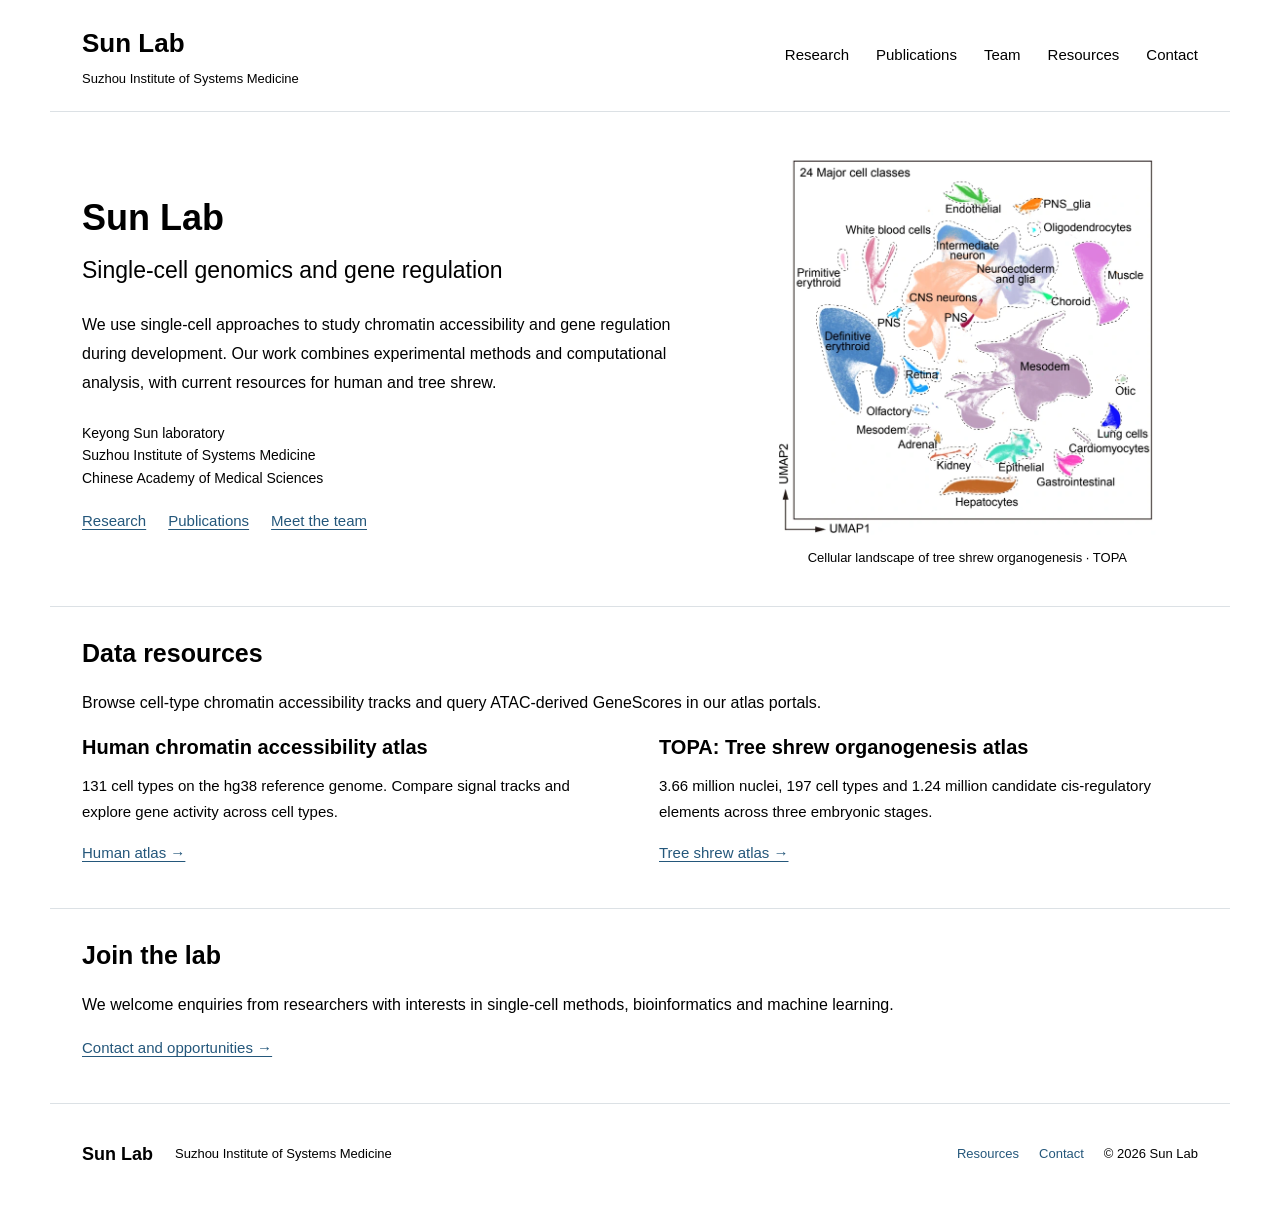
==== index.html @ c20abc36 "Remove remaining serif component overrides Ensure legacy component font shorthands cannot override t" ====
<!doctype html><html lang="en"><head><meta charset="utf-8"><meta name="viewport" content="width=device-width,initial-scale=1"><title>Sun Lab</title><meta name="description" content="Sun Lab at Suzhou Institute of Systems Medicine. Single-cell biology, team, publications and data resources."><link rel="icon" href="favicon.svg" type="image/svg+xml"><link rel="stylesheet" href="style.css?v=20261023-academic-v2"><link rel="stylesheet" href="academic.css?v=20261023-academic-v2"></head><body class="lab-site"><header><a class="brand" href="index.html">Sun Lab<small>Suzhou Institute of Systems Medicine</small></a><nav aria-label="Main navigation"><a href="research.html" >Research</a><a href="publications.html" >Publications</a><a href="team.html" >Team</a><a href="resources.html" >Resources</a><a href="contact.html" >Contact</a></nav></header><main><section class="lab-home"><div><h1>Sun Lab</h1><p class="home-subtitle">Single-cell genomics and gene regulation</p><p>We use single-cell approaches to study chromatin accessibility and gene regulation during development. Our work combines experimental methods and computational analysis, with current resources for human and tree shrew.</p><p class="home-affiliation">Keyong Sun laboratory<br>Suzhou Institute of Systems Medicine<br>Chinese Academy of Medical Sciences</p><div class="home-links"><a href="research.html">Research</a><a href="publications.html">Publications</a><a href="team.html">Meet the team</a></div></div><figure><a href="https://sunkeyong.github.io/sun-lab-website/tree-shrew-atlas.html#overview"><img src="topa-cell-landscape.webp" width="780" height="769" alt="Cellular landscape of the TOPA tree shrew organogenesis atlas"></a><figcaption>Cellular landscape of tree shrew organogenesis · TOPA</figcaption></figure></section><section class="home-section"><h2>Data resources</h2><p>Browse cell-type chromatin accessibility tracks and query ATAC-derived GeneScores in our atlas portals.</p><div class="home-resource-list"><article><h3>Human chromatin accessibility atlas</h3><p>131 cell types on the hg38 reference genome. Compare signal tracks and explore gene activity across cell types.</p><a href="https://sunkeyong.github.io/sun-lab-website/human-atlas.html#overview">Human atlas →</a></article><article><h3>TOPA: Tree shrew organogenesis atlas</h3><p>3.66 million nuclei, 197 cell types and 1.24 million candidate cis-regulatory elements across three embryonic stages.</p><a href="https://sunkeyong.github.io/sun-lab-website/tree-shrew-atlas.html#overview">Tree shrew atlas →</a></article></div></section><section class="home-section"><h2>Join the lab</h2><p>We welcome enquiries from researchers with interests in single-cell methods, bioinformatics and machine learning.</p><a class="text-link" href="contact.html">Contact and opportunities →</a></section></main><footer><a class="brand" href="index.html">Sun Lab</a><p class="">Suzhou Institute of Systems Medicine</p><div><a href="resources.html">Resources</a><a href="contact.html">Contact</a><span>© 2026 Sun Lab</span></div></footer><script src="app.js?v=20261023-academic-v2"></script></body></html>
---- style.css ----
:root{--bg:#fcfaf7;--ink:#000000;--muted:#000000;--line:#dfdfdf;--accent:#db765b;--pale:#eef1f7}*{box-sizing:border-box}html{scroll-behavior:smooth}body{margin:0;background:var(--bg);color:#000000;font-family:Arial,'PingFang SC',sans-serif}a{color:#000000;text-decoration:none}button,input{font:inherit}button{cursor:pointer}a:focus-visible,button:focus-visible,input:focus-visible{outline:2px solid var(--accent);outline-offset:5px}header{min-height:108px;padding:20px 6%;display:flex;align-items:center;gap:28px;border-bottom:1px solid var(--line)}.brand{font-size:27px;letter-spacing:-1px;font-weight:700;white-space:nowrap}.brand-dot{color:var(--accent)}.brand small{display:block;font-size:8px;letter-spacing:2.3px;font-weight:400;margin-top:7px}nav{margin-left:auto;display:flex;gap:28px;align-items:center}nav a{font-size:12px;position:relative;padding:9px 0}nav a[aria-current=page]:after{content:'';position:absolute;bottom:0;height:2px;left:0;right:0;background:var(--accent)}nav a:hover{color:var(--accent)}.hero{display:grid;grid-template-columns:1.05fr 1fr;padding:32px 6% 45px;gap:30px}.hero-copy{padding:65px 0 20px}.eyebrow{font-size:9px;font-weight:600;letter-spacing:2px;margin:0 0 28px}h1,h2,h3{font-family:Georgia,'Songti SC',serif;font-weight:400}h1{font-size:clamp(55px,6.2vw,94px);line-height:1.02;letter-spacing:-4px;margin:0 0 30px}h2{font-size:clamp(32px,3.5vw,50px);line-height:1.16;letter-spacing:-1.8px;margin:0 0 25px}h3{font-size:28px;line-height:1.3;margin:20px 0}p{line-height:1.8}.hero-intro{font-size:17px;color:#000000;max-width:390px;line-height:1.8;margin:0 0 32px}.hero-actions{display:flex;align-items:center;gap:24px}.button{display:inline-block;padding:17px 24px;background:var(--ink);color:#fff;font-size:12px}.button:hover{background:#445674}.text-link{font-size:12px;border-bottom:1px solid var(--accent);padding-bottom:7px;display:inline-block}.text-link:hover{color:var(--accent)}.affiliation{margin-top:45px;font-size:11px;color:#000000}.visual{min-height:535px;background:#edf0f6;position:relative;overflow:hidden}.visual:before{content:'';position:absolute;inset:0;background-image:linear-gradient(#364b6e06 1px,transparent 1px),linear-gradient(90deg,#364b6e06 1px,transparent 1px);background-size:34px 34px}canvas{position:absolute;width:100%;height:100%}.visual-top,.visual-bottom{position:absolute;left:25px;right:25px;font-size:8px;letter-spacing:1.7px;z-index:1}.visual-top{top:27px;display:flex;justify-content:space-between;gap:15px}.visual-bottom{bottom:25px;font-family:Georgia,serif;font-size:20px;letter-spacing:-.3px}.visual-bottom small{display:block;font-family:Arial,sans-serif;font-size:8px;letter-spacing:.3px;margin-top:12px;color:#000000}.intro-strip{margin:0 6%;padding:23px 0;border-top:1px solid var(--line);border-bottom:1px solid var(--line);display:flex;justify-content:space-between;font-size:9px;letter-spacing:2px;color:#000000}.section{padding:85px 6%}.section-head{display:flex;justify-content:space-between;align-items:end;gap:25px;margin-bottom:34px}.section-head h2{margin-bottom:0}.section-head .lead{margin-bottom:0}.explore-grid{display:grid;grid-template-columns:repeat(5,1fr);border-top:1px solid var(--line);border-bottom:1px solid var(--line)}.explore{padding:26px 20px;border-right:1px solid var(--line);position:relative;min-height:150px}.explore:first-child{padding-left:0}.explore:last-child{border:0}.explore small{font-size:10px;color:var(--accent)}.explore h3{font-size:24px;letter-spacing:-.6px}.explore>span{position:absolute;right:20px;bottom:22px}.explore:hover{background:var(--pale)}.resource-feature{display:grid;grid-template-columns:1fr 1fr;gap:12%;background:var(--pale)}.resource-feature p:not(.eyebrow){max-width:420px;color:#000000;font-size:14px;margin:0 0 30px}.species-list{align-self:center}.species-list a{display:flex;align-items:center;gap:25px;font-size:10px;color:#000000;padding:28px 0;border-bottom:1px solid #d6dce7}.species-list a:first-child{border-top:1px solid #d6dce7}.species-list strong{font-family:Georgia,serif;font-size:30px;font-weight:400;color:#000000}.species-list span{margin-left:auto;font-size:22px;color:var(--accent)}.page-head{padding:65px 6% 55px;border-bottom:1px solid var(--line);background:linear-gradient(115deg,#f6f4f0,#f1f3f8)}.page-head h1{font-size:72px;margin:0;letter-spacing:-2.5px}.page-head .eyebrow{color:#000000;margin-bottom:24px}.compact{padding-top:55px;min-height:450px}.lead{font-size:16px;line-height:1.85;color:#000000;max-width:740px}.placeholder-grid{display:grid;grid-template-columns:repeat(3,1fr);gap:22px;margin-top:42px}.empty{padding:30px;border:1px dashed #ccd2dd;background:#f5f6f8;min-height:180px}.empty-index{display:block;font-size:26px;font-family:Georgia,serif;color:#000000;margin-bottom:30px}.empty h3{font-size:23px;color:#000000;margin-bottom:0}.status{font-family:Arial,sans-serif;display:inline-block;font-size:9px;font-weight:400;letter-spacing:1.2px;border:1px solid #d6d0c9;background:#f5f0e9;color:#000000;border-radius:20px;padding:7px 11px;white-space:nowrap}.filters{display:flex;align-items:center;gap:8px;padding:18px 0;border-bottom:1px solid var(--line);margin-bottom:10px}.filters button{border:1px solid transparent;background:transparent;font-size:11px;padding:9px 16px;border-radius:20px;color:#000000}.filters button.active{background:var(--ink);color:white}.filters label{margin-left:auto}.filters input{border:0;background:transparent;border-bottom:1px solid var(--line);padding:10px;font-size:11px;width:210px;border-radius:0}.paper{display:grid;grid-template-columns:75px 1fr 30px;gap:20px;padding:28px 0;border-bottom:1px solid var(--line)}.paper .year{font-family:Georgia,serif;font-size:24px;color:var(--accent)}.paper h3{font-family:Arial,sans-serif;font-size:17px;line-height:1.5;margin:6px 0 10px;max-width:850px}.paper small{color:#000000;font-size:10px;letter-spacing:.4px}.paper p{font-size:11px;color:#000000;line-height:1.7;margin:0}.paper .arrow{padding-top:25px;font-size:22px}.paper:hover h3{color:#000000}.source-note{font-size:10px;color:#000000;margin-top:25px}.pi{display:flex;gap:50px;align-items:start;max-width:900px}.pi img{width:220px;height:290px;object-fit:cover;object-position:top;filter:saturate(.8)}.pi p{font-size:14px;color:#000000}.pi .text-link{margin-top:15px}.members{border-top:1px solid var(--line);margin-top:65px;padding-top:45px}.members .empty{max-width:700px;min-height:130px}.resource-grid{display:grid;grid-template-columns:repeat(3,1fr);gap:22px;margin-top:30px}.resource-card{border:1px solid var(--line);background:#fff;display:flex;flex-direction:column;overflow:hidden}.resource-image{height:175px;background:#edf0f6;position:relative;display:flex;align-items:center;justify-content:center;overflow:hidden}.resource-image .orb{width:90px;height:90px;border:1px solid #8296b6;border-radius:50%;position:relative;background:radial-gradient(circle at 38% 32%,#c0cee3,#e8edf6);box-shadow:22px 10px 0 -6px #b1c1da70,-22px -8px 0 -7px #d5ddea}.resource-image .orb:before{content:'';position:absolute;inset:20px;border:1px dashed #788daf;border-radius:50%}.resource-image.tree-shrew{background:#f3eee9}.tree-shrew .orb{background:radial-gradient(circle at 35% 35%,#e9bea9,#f4e8df);border-color:#c39783;transform:rotate(35deg);border-radius:50% 50% 40% 50%;box-shadow:22px 10px 0 -6px #e2c4b370,-22px -8px 0 -7px #e9d8ca}.resource-image.cross-species{background:#eeedf5}.cross-species .orb{width:65px;height:65px;background:#b7b2d4;box-shadow:65px 15px 0 -5px #d5b7b1,-57px 20px 0 -8px #b1c4df}.resource-body{padding:27px;display:flex;flex-direction:column;flex:1}.resource-body h3{font-size:30px;margin:20px 0 5px}.species{font-size:11px;color:#000000;margin:6px 0}.resource-body p:not(.species){font-size:13px;color:#000000;line-height:1.9}.resource-body .text-link{margin-top:auto;align-self:start;padding-top:17px}.resource-note{border-left:2px solid var(--accent);padding:2px 20px;margin-top:35px;color:#000000;font-size:12px}.external-reference{border-top:1px solid var(--line);margin-top:55px;padding-top:32px}.external-reference .eyebrow{margin-bottom:15px}.external-reference p:last-child{font-size:11px;color:#000000}.project-summary{padding:45px 0}.project-summary h2{margin:22px 0 15px}.portal-grid{display:grid;grid-template-columns:repeat(3,1fr);gap:24px}.portal-grid article{border:1px solid var(--line);padding:28px;background:#fff}.portal-grid small{font-size:9px;color:#000000;letter-spacing:1px}.portal-grid p{font-size:13px;color:#000000}.unavailable{display:inline-block;color:#000000;background:#f1f2f5;font-size:11px;padding:10px 15px;margin-top:12px}.related{border-top:1px solid var(--line);margin-top:45px;padding-top:20px}.related p{font-size:13px;color:#000000}.contact-grid{display:grid;grid-template-columns:1.3fr 1fr;gap:10%;min-height:400px}.contact-email{display:block;font-size:clamp(16px,1.65vw,24px);color:#000000;margin:30px 0 15px;overflow-wrap:anywhere}.secondary-email{font-size:13px;color:#000000}.contact-meta{padding:30px;border-left:1px solid var(--line)}.contact-meta h3{font-size:25px;line-height:1.55}.opportunities{background:var(--pale)}.opportunities p:not(.eyebrow){color:#000000;font-size:14px}.opportunities .button{margin-top:20px}footer{padding:40px 6%;display:flex;align-items:center;gap:30px;border-top:1px solid var(--line)}footer .brand{font-size:18px}footer p{font-size:10px;color:#000000}footer>div{display:flex;gap:20px;margin-left:auto;align-items:center;font-size:10px}footer span{color:#000000}.sr{position:absolute;width:1px;height:1px;overflow:hidden;clip:rect(0,0,0,0)}@media(min-width:1600px){header,main,footer{max-width:1600px;margin:auto}}@media(max-width:950px){header{padding:22px 5%;gap:18px}nav{gap:17px}.hero{padding-left:5%;padding-right:5%;gap:20px}.hero h1{font-size:65px}.hero-copy{padding-top:45px}.visual{min-height:490px}.hero-actions{gap:15px;flex-wrap:wrap}.explore h3{font-size:20px}.resource-grid{gap:14px}.resource-body{padding:22px}.resource-body h3{font-size:27px}}@media(max-width:700px){header{flex-wrap:wrap;justify-content:space-between;padding:20px 6%;gap:20px}.brand{font-size:25px}nav{order:3;width:100%;margin:0;justify-content:space-between;gap:8px}nav a{font-size:11px}.hero{grid-template-columns:1fr;padding:15px 6% 35px}.hero-copy{padding:32px 0 8px}.hero h1{font-size:69px}.hero-intro{font-size:16px}.affiliation{margin-top:32px}.visual{min-height:390px}.intro-strip{gap:15px;font-size:7px;letter-spacing:1px;flex-wrap:wrap}.section{padding:55px 6%}.section-head{align-items:start;flex-direction:column;gap:8px}.explore-grid{grid-template-columns:1fr 1fr}.explore{border-bottom:1px solid var(--line);min-height:135px;padding:22px!important}.explore h3{font-size:24px}.resource-feature{grid-template-columns:1fr;gap:30px}.species-list strong{font-size:29px}.page-head{padding:45px 6% 40px}.placeholder-grid,.resource-grid,.portal-grid{grid-template-columns:1fr}.empty{min-height:140px}.empty-index{margin-bottom:20px}.filters{flex-wrap:wrap}.filters button{font-size:10px;padding:9px 12px}.filters label{width:100%;margin:8px 0 0}.filters input{width:100%}.paper{grid-template-columns:45px 1fr 15px;gap:12px}.paper .year{font-size:19px}.paper h3{font-size:15px}.pi{gap:25px;flex-direction:column}.pi img{width:170px;height:225px}.pi h2{font-size:39px}.resource-image{height:185px}.resource-body h3{font-size:30px}.contact-grid{grid-template-columns:1fr;gap:30px}.contact-meta{padding:25px 0;border:0;border-top:1px solid var(--line)}footer{flex-wrap:wrap;gap:20px}footer p{order:3;width:100%;margin:0}footer>div{gap:12px;font-size:9px}}@media(prefers-reduced-motion:reduce){html{scroll-behavior:auto}}

.people-content .pi{max-width:1000px;gap:48px;align-items:center}
.people-content .pi-portrait{width:206px;min-width:206px;padding:10px;background:#fff;border:1px solid var(--line);line-height:0}
.people-content .pi img{display:block;width:186px;height:238px;object-fit:contain;filter:none}
.people-content .pi h2{margin-bottom:10px}
.people-content .pi .lead{font-size:17px;margin:0 0 20px;color:#000000}
.pi-links{display:flex;gap:26px;flex-wrap:wrap}
.members-grid{display:grid;grid-template-columns:repeat(4,minmax(0,1fr));gap:30px;margin-top:36px}
.member-card{min-width:0;border-top:2px solid var(--line);padding-top:24px}
.member-portrait{height:208px;display:flex;align-items:center;justify-content:center;background:#fff;border:1px solid var(--line)}
.member-portrait img{display:block;width:156px;height:208px;max-width:100%;object-fit:contain}
.member-info{padding-top:20px}
.member-role{font-size:10px;text-transform:uppercase;letter-spacing:1.1px;color:#000000;line-height:1.6;margin:0 0 8px}
.member-info h3{font-size:29px;letter-spacing:-.5px;margin:0 0 12px}
.member-education{font-size:12px;line-height:1.8;color:#000000;margin:0;max-width:250px}
@media(max-width:1000px){.members-grid{grid-template-columns:repeat(2,minmax(0,1fr));gap:36px 28px}}
@media(max-width:700px){.page-head h1{font-size:52px}.people-content .pi{align-items:flex-start;gap:26px}.people-content .pi h2{font-size:39px}.people-content .pi .lead{font-size:15px}}
@media(max-width:480px){.members-grid{grid-template-columns:1fr;gap:36px}.member-card{display:grid;grid-template-columns:120px minmax(0,1fr);gap:22px}.member-portrait{height:164px}.member-portrait img{width:118px;height:162px}.member-info{padding:8px 0 0}.member-info h3{font-size:26px}.member-role{font-size:9px;letter-spacing:.7px}.member-education{font-size:11px}}

input::placeholder{color:#000000;opacity:1}

/* Atlas resource entry modules */
.page-head:has(+ .resources-content){padding-top:40px;padding-bottom:24px;background:none;border-bottom:0}
.resources-content{padding-top:0;padding-bottom:70px}
.resource-intro{font-size:17px;line-height:1.7;max-width:710px;margin:0 0 32px;color:#000}
.atlas-resource-grid{display:grid;grid-template-columns:repeat(2,minmax(0,1fr));gap:28px}
.atlas-resource{min-width:0;border:1px solid #dedee2;background:#fff;padding:30px;display:flex;flex-direction:column;border-top:3px solid #2c425e}
.atlas-resource.tree-shrew{border-top-color:#ce7a59}
.resource-title-row{display:flex;align-items:center;justify-content:space-between;min-height:58px;gap:20px}
.resource-title-row .eyebrow{font-size:12px;letter-spacing:2px;margin:0}
.species-icon{width:78px;height:70px;object-fit:contain}
.atlas-resource h2{font-size:33px;line-height:1.15;letter-spacing:-.6px;margin:17px 0 26px;max-width:440px;min-height:115px}
.resource-stats{display:flex;gap:24px;padding:20px 0;border-top:1px solid #e6e5e2;border-bottom:1px solid #e6e5e2}
.resource-stats>div{flex:1;min-width:0}
.resource-stats strong{display:block;font-size:30px;font-family:Georgia,serif;font-weight:400;line-height:1.2}
.resource-stats span{display:block;font-size:11px;margin-top:7px;color:#000}
.resource-description{font-size:14px;line-height:1.8;min-height:80px;margin:20px 0;color:#000}
.resource-preview{height:246px;margin:0;background:#fbfcfe;display:flex;align-items:center;gap:14px;padding:12px 18px;border:1px solid #ededf0}
.resource-preview img{height:100%;width:65%;object-fit:contain;min-width:0}
.resource-preview figcaption{font-size:12px;line-height:1.8;max-width:110px;color:#000}
.resource-capabilities{height:246px;background:#f4f6fa;padding:30px;display:flex;flex-direction:column;justify-content:center;gap:20px}
.resource-capabilities .eyebrow{font-size:9px;margin:0}
.resource-capabilities>div{font-size:15px;line-height:1.5}
.resource-capabilities span{font-size:10px;margin-right:14px;color:#000}
.resource-details{font-size:11px;line-height:1.7;margin:20px 0 24px;color:#000}
.resource-actions{display:flex;align-items:center;gap:20px;flex-wrap:wrap;margin-top:auto}
.resource-actions .button{padding:14px 20px;font-size:12px;background:#263c5b;color:#fff}
.publication-pending{font-size:11px;border:1px solid #dddde1;padding:12px;color:#000}
@media(max-width:850px){.atlas-resource{padding:23px}.atlas-resource h2{font-size:29px;min-height:135px}.resource-stats{gap:12px}.resource-stats strong{font-size:26px}.resource-description{min-height:104px}.resource-preview{padding:10px;gap:8px}.resource-preview figcaption{font-size:10px}.resource-capabilities{padding:22px}.resource-capabilities>div{font-size:13px}}
@media(max-width:650px){.atlas-resource-grid{grid-template-columns:1fr;gap:26px}.atlas-resource h2{min-height:0;font-size:32px}.resource-description{min-height:0}.resource-intro{font-size:15px}.resource-preview,.resource-capabilities{height:245px}.resource-stats strong{font-size:29px}.resource-actions{gap:12px}.resource-preview figcaption{font-size:12px}.page-head:has(+ .resources-content){padding-top:30px}}
---- academic.css ----
/* Shared academic typography for the laboratory and atlas interfaces. */
:root{--bg:#fff;--white:#fff;--ink:#000;--muted:#000;--line:#dce1e5;--accent:#24577b;--blue:#356c92;--pale:#f5f7f9;--academic-font:Arial,Helvetica,sans-serif}
body{background:#fff;color:#000;font-family:var(--academic-font);font-size:16px;line-height:1.65}
h1,h2,h3,h4,.brand,.project-metrics strong,.topa-stats strong,.resource-stats strong,.gs-result-heading h3,.gs-summary-card>strong{font-family:var(--academic-font);font-weight:600;letter-spacing:0}
h1{font-size:34px;line-height:1.25;letter-spacing:0}h2{font-size:26px;line-height:1.35;letter-spacing:0}h3{font-size:21px;line-height:1.4;letter-spacing:0}h4{font-size:18px;line-height:1.4}
p{line-height:1.75;color:#000}a{color:#24577b}a:hover{color:#143e5d;text-decoration:underline}button,input,select{font-family:var(--academic-font)}button,a,input,select{touch-action:manipulation}a:focus-visible,button:focus-visible,input:focus-visible,select:focus-visible{outline:2px solid #24577b;outline-offset:3px}input::placeholder{color:#000;opacity:1}
.eyebrow{font-size:13px;font-weight:600;line-height:1.5;letter-spacing:0;margin:0 0 12px;color:#000}
.button,.primary,.gs-primary{font-size:15px;font-weight:400;padding:10px 18px;border-radius:3px;background:#24577b;color:#fff;border:1px solid #24577b;line-height:1.5;height:auto;min-height:42px}.button:hover,.primary:hover,.gs-primary:hover{background:#143e5d;color:#fff;text-decoration:none}.text-link{font-size:15px;line-height:1.5;border-bottom:0;padding-bottom:0;text-decoration:underline;text-underline-offset:3px}
/* Laboratory pages */
.lab-site header,.lab-site main,.lab-site footer{max-width:1180px;margin:auto}.lab-site header{min-height:94px;padding:22px 32px;gap:28px;background:#fff;border-bottom:1px solid #dce1e5}.lab-site .brand{font-size:26px;font-weight:600;letter-spacing:0;color:#000}.lab-site .brand small{font-size:13px;letter-spacing:0;margin-top:3px;color:#000;font-weight:400}.lab-site .brand-dot{color:#000}.lab-site nav{gap:27px}.lab-site nav a{font-size:15px;color:#000;padding:8px 0}.lab-site nav a[aria-current=page]{color:#24577b}.lab-site nav a[aria-current=page]:after{background:#24577b;height:2px}
.lab-site .page-head{background:none;border:0;padding:38px 32px 20px}.lab-site .page-head h1{font-size:32px;letter-spacing:0;margin:0}.lab-site .page-head .eyebrow{display:none}.lab-site .section{padding:26px 32px 48px}.lab-site .compact{padding-top:10px}.lab-site .section-head{gap:20px;margin-bottom:24px}.lab-site .section-head h2{font-size:25px;margin:0}.lab-site .lead{font-size:16px;line-height:1.75;max-width:850px}.lab-site h2{font-size:25px;margin:0 0 18px}.lab-site h3{font-size:21px}.lab-site .status{font-size:13px;letter-spacing:0;border-radius:0;background:none;padding:0;border:0;color:#000}.lab-site footer{padding:26px 32px;border-top:1px solid #dce1e5;gap:22px;line-height:1.6}.lab-site footer .brand{font-size:18px}.lab-site footer p,.lab-site footer>div{font-size:13px;color:#000}.lab-site footer span{color:#000}
.lab-home{padding:48px 32px 38px;display:grid;grid-template-columns:1.3fr 1fr;gap:55px;align-items:center}.lab-home h1{font-size:36px;margin:0 0 14px}.lab-home .home-subtitle{font-size:23px;font-weight:400;line-height:1.45;margin:0 0 24px;max-width:600px}.lab-home p{font-size:16px;line-height:1.8;margin:0 0 20px}.lab-home .home-affiliation{font-size:14px;line-height:1.6;margin-top:24px}.home-links{display:flex;gap:22px;flex-wrap:wrap;font-size:15px}.home-links a{text-decoration:underline;text-underline-offset:3px}.lab-home figure{margin:0;max-width:380px;justify-self:center}.lab-home figure img{display:block;width:100%;height:auto}.lab-home figcaption{font-size:13px;margin-top:12px;text-align:center;color:#000}.home-section{padding:30px 32px 42px;border-top:1px solid #dce1e5}.home-section>h2{font-size:25px;margin:0 0 18px}.home-section>p{font-size:16px;max-width:850px}.home-resource-list{display:grid;grid-template-columns:1fr 1fr;gap:38px}.home-resource-list article{padding:0}.home-resource-list h3{font-size:20px;margin:0 0 12px}.home-resource-list p{font-size:15px;line-height:1.75;margin:0 0 14px}.home-resource-list a{font-size:15px;text-decoration:underline;text-underline-offset:3px}
/* Straightforward team profiles */
.lab-site .people-content .pi{gap:34px;align-items:flex-start;max-width:none;border:0;margin:0 0 38px;padding-bottom:30px;border-bottom:1px solid #dce1e5}.lab-site .pi-portrait{border:0;padding:0;background:none;width:170px;min-width:170px}.lab-site .people-content .pi img{width:170px;height:220px;object-fit:contain}.lab-site .pi h2{font-size:25px;margin:0 0 8px}.lab-site .pi .lead{font-size:16px;margin:0 0 16px}.lab-site .pi p{font-size:15px;line-height:1.75}.lab-site .pi-links{gap:22px}.lab-site .members{margin-top:0}.lab-site .members>.eyebrow{display:none}.lab-site .members-grid{grid-template-columns:repeat(4,minmax(0,1fr));gap:30px;margin-top:24px}.lab-site .member-card{border:0;padding:0}.lab-site .member-portrait{height:190px;border:0;background:none;justify-content:flex-start}.lab-site .member-portrait img{width:145px;height:190px;object-fit:contain}.lab-site .member-info{padding-top:15px}.lab-site .member-info h3{font-size:21px;margin:0 0 8px}.lab-site .member-role{font-size:14px;letter-spacing:0;text-transform:none;line-height:1.5;margin:0 0 7px}.lab-site .member-education{font-size:14px;line-height:1.7;color:#000;max-width:235px}
/* Atlas resource entries */
.lab-site .page-head:has(+ .resources-content){padding:38px 32px 20px}.lab-site .resources-content{padding-top:0}.lab-site .resource-intro{font-size:16px;line-height:1.75;margin-bottom:28px}.lab-site .atlas-resource-grid{gap:30px}.lab-site .atlas-resource{border:1px solid #dce1e5;border-top:1px solid #dce1e5;padding:25px;background:#fff}.lab-site .resource-title-row{min-height:45px}.lab-site .resource-title-row .eyebrow{font-size:14px;letter-spacing:0}.lab-site .species-icon{width:65px;height:52px}.lab-site .atlas-resource h2{font-size:24px;line-height:1.35;letter-spacing:0;min-height:98px;margin:12px 0 20px}.lab-site .resource-stats{padding:17px 0;gap:16px}.lab-site .resource-stats strong{font-size:25px;font-weight:600}.lab-site .resource-stats span{font-size:13px;line-height:1.4;margin-top:6px}.lab-site .resource-description{font-size:15px;line-height:1.75;min-height:106px;margin:18px 0}.lab-site .resource-preview{height:235px;border:0;background:#fff;padding:0}.lab-site .resource-preview figcaption{font-size:13px;line-height:1.6}.lab-site .resource-capabilities{height:235px;padding:22px;background:#f5f7f9;gap:18px}.lab-site .resource-capabilities .eyebrow{font-size:13px}.lab-site .resource-capabilities>div{font-size:15px}.lab-site .resource-capabilities span{display:none}.lab-site .resource-details{font-size:13px;line-height:1.65;margin:18px 0}.lab-site .resource-actions{gap:17px}.lab-site .resource-actions .button{font-size:15px;padding:9px 15px;background:#24577b}.lab-site .publication-pending{font-size:13px;border:0;padding:0;line-height:1.6}
/* Other lab content */
.lab-site .filters{gap:12px}.lab-site .filters button,.lab-site .filters input{font-size:14px}.lab-site .paper{padding:24px 0;grid-template-columns:64px 1fr 20px}.lab-site .paper .year{font:400 19px var(--academic-font)}.lab-site .paper small{font-size:14px;letter-spacing:0}.lab-site .paper h3{font-size:19px;line-height:1.5;margin:7px 0}.lab-site .paper p{font-size:14px;line-height:1.7}.lab-site .source-note{font-size:14px}.lab-site .placeholder-grid{display:block}.lab-site .empty{min-height:0;padding:18px 0;border:0;border-bottom:1px solid #dce1e5;background:none}.lab-site .empty-index{display:none}.lab-site .empty h3{font-size:20px;margin:10px 0}.lab-site .project-summary h2{font-size:27px}.lab-site .project-summary .species{font-size:15px}.lab-site .portal-grid{gap:25px}.lab-site .portal-grid article{background:none;padding:20px 0;border-top:1px solid #dce1e5}.lab-site .portal-grid small{font-size:13px;letter-spacing:0}.lab-site .portal-grid h3{font-size:20px}.lab-site .portal-grid p,.lab-site .related p{font-size:15px}.lab-site .contact-grid{gap:55px}.lab-site .contact-email{font-size:18px;letter-spacing:0;overflow-wrap:anywhere}.lab-site .secondary-email{font-size:16px}.lab-site .contact-meta h3{font-size:20px}.lab-site .opportunities h2{font-size:25px}.lab-site .opportunities{background:none;border-top:1px solid #dce1e5}
/* Data portals: retain the workspace layout, with readable labels and controls. */
.atlas-site header{height:auto;min-height:82px;padding:18px 3.5%;gap:28px;background:#fff;border-bottom:1px solid #dce1e5}.atlas-site .brand{font-size:24px;letter-spacing:0;color:#000}.atlas-site .brand>span{color:#000}.atlas-site .brand small{display:none}.atlas-site nav{gap:25px;margin-left:0;align-self:center}.atlas-site nav a{font-size:15px;padding:8px 0;color:#000}.atlas-site nav a.active:after{background:#24577b}.atlas-site .species-tag{font-size:13px;color:#000}.atlas-site .species-tag b{font-size:13px;border-radius:2px}.atlas-site .project-heading{padding:30px 0 25px;gap:25px}.atlas-site .project-heading .eyebrow{display:none}.atlas-site h1{font-size:32px;letter-spacing:0;margin:0 0 10px}.atlas-site h1 span{color:#000}.atlas-site .subtitle{font-size:15px;line-height:1.7}.atlas-site .project-metrics{gap:24px}.atlas-site .project-metrics strong{font-size:23px}.atlas-site .project-metrics span{font-size:13px;margin-top:5px}.atlas-site .project-metrics small{font-size:14px}.atlas-site .workspace{border-radius:3px;box-shadow:none;grid-template-columns:290px minmax(0,1fr)}.atlas-site .sidebar{background:#fafbfc;padding:22px 18px}.atlas-site .sidebar-title h2{font-size:18px}.atlas-site .sidebar-title>span{font-size:13px}.atlas-site .search-field input{font-size:14px}.atlas-site .selection-actions{gap:18px}.atlas-site .selection-actions button{font-size:13px}.atlas-site .track-group{font-size:13px;letter-spacing:0;margin-top:17px}.atlas-site .track-info strong{font-size:14px;font-weight:500;line-height:1.55}.atlas-site .track-info small{font-size:13px}.atlas-site .track-item{padding:12px 10px;border-radius:3px;background:#edf3f8;border-color:#bfd1df}.atlas-site .track-item.off{background:#fff;border-color:#dce1e5}.atlas-site .track-item input{width:16px;height:16px;accent-color:#24577b}.atlas-site .catalog-note p,.atlas-site .sidebar-bottom p{font-size:13px;line-height:1.7}.atlas-site .import-button{font-size:14px}.atlas-site .browser-heading h2{font-size:23px;letter-spacing:0}.atlas-site .browser-heading .eyebrow{font-size:13px;letter-spacing:0}.atlas-site .status{font-size:13px;border-radius:3px}.atlas-site .locus-form input{font-size:14px}.atlas-site .locus-form button{font-size:15px}.atlas-site .suggestions button{font-size:14px}.atlas-site .suggestions small{font-size:13px}.atlas-site .example-genes{margin-bottom:20px;gap:9px}.atlas-site .example-genes span,.atlas-site .example-genes button{font-size:13px}.atlas-site .browser-tools{gap:12px}.atlas-site .browser-tools button,.atlas-site .browser-tools select,.atlas-site .browser-tools label,.atlas-site .svg-download{font-size:13px}.atlas-site .browser-foot,.atlas-site .context-strip p,.atlas-site .comparison-note{font-size:13px;line-height:1.7}.atlas-site .context-strip small{font-size:13px;letter-spacing:0}.atlas-site .comparison-note{background:#f5f7f9;border-left:2px solid #356c92}.atlas-site .context-strip{gap:25px}.atlas-site .content-panel{border:0;border-radius:0;padding:25px 0 35px;margin-bottom:30px;background:#fff}.atlas-site .content-panel>h2{font-size:26px;letter-spacing:0;margin:12px 0 20px}.atlas-site .content-panel>p{font-size:16px;line-height:1.75}.atlas-site .overview-grid{gap:25px;margin:28px 0}.atlas-site .overview-grid article{padding:0;background:none;border-top:1px solid #dce1e5;padding-top:18px}.atlas-site .overview-grid small{font-size:13px;letter-spacing:0}.atlas-site .overview-grid h3{font-size:21px}.atlas-site .overview-grid p{font-size:15px;line-height:1.75}.atlas-site .atlas-overview-figure figcaption{font-size:14px}.atlas-site .data-table>div{font-size:15px;line-height:1.75;grid-template-columns:190px 1fr}.atlas-site .download-row a{font-size:14px}.atlas-site .content-panel .data-note{font-size:14px}.atlas-site .full-track-downloads h3{font-size:23px;font-family:var(--academic-font)}.atlas-site .full-track-downloads>p{font-size:15px}.atlas-site .track-download-scroll{border-radius:2px}.atlas-site .track-download-scroll table{font-size:14px;min-width:720px}.atlas-site footer{font-size:13px;gap:22px}.atlas-site footer>a{font-size:17px}
/* TOPA study figures and text */
.atlas-site .topa-intro{gap:32px}.atlas-site .topa-intro h2{font:600 27px/1.4 var(--academic-font);letter-spacing:0;margin-bottom:18px}.atlas-site .topa-intro h2 br{display:none}.atlas-site .topa-intro p:not(.eyebrow){font-size:16px;line-height:1.75}.atlas-site .topa-intro>img{width:90px;height:80px}.atlas-site .topa-stats{margin-top:28px;padding:20px 0;gap:25px}.atlas-site .topa-stats strong{font:600 27px/1.3 var(--academic-font)}.atlas-site .topa-stats span{font-size:14px;margin-top:6px}.atlas-site .topa-study{padding:24px 0;gap:25px}.atlas-site .topa-study small{font-size:13px;letter-spacing:0;margin-bottom:8px}.atlas-site .topa-study strong{font-size:15px;line-height:1.7}.atlas-site .topa-landscapes{gap:35px}.atlas-site .topa-landscapes figure{padding:0;border:0;min-width:0}.atlas-site .topa-figure-heading small{font-size:13px;letter-spacing:0}.atlas-site .topa-figure-heading h3{font:600 21px/1.4 var(--academic-font);margin:10px 0 20px;min-height:60px}.atlas-site .topa-landscapes figcaption{font-size:14px;line-height:1.75;margin-top:16px}.atlas-site .topa-research{margin-top:34px;border-top:1px solid #dce1e5;padding-top:24px}.atlas-site .topa-research>h3,.atlas-site .topa-next h3{font:600 24px/1.4 var(--academic-font);margin:0 0 18px}.atlas-site .topa-research .overview-grid{gap:28px}.atlas-site .topa-research h4{font:600 20px/1.4 var(--academic-font);margin:12px 0}.atlas-site .topa-research-note,.atlas-site .topa-score-note{font-size:14px!important;line-height:1.75!important}.atlas-site .topa-next{padding:24px 0;background:none;border-top:1px solid #dce1e5;margin-top:28px}.atlas-site .topa-next p:not(.eyebrow){font-size:15px;line-height:1.75}.atlas-site .topa-actions a{font-size:15px;border:0;text-decoration:underline}
/* GeneScore tables and supporting text */
.atlas-site .gs-intro h2{font:600 26px/1.4 var(--academic-font);letter-spacing:0}.atlas-site .gs-intro h2>span{color:#000}.atlas-site .gs-intro p:last-child{font-size:16px;line-height:1.75}.atlas-site .gs-dataset-count{font-size:14px;border-radius:3px}.atlas-site .gs-search-card,.atlas-site .gs-chart-card,.atlas-site .gs-summary-card,.atlas-site .gs-figure,.atlas-site .gs-methods{border-radius:3px;box-shadow:none}.atlas-site #gs-form>label{font-size:14px}.atlas-site .gs-examples span,.atlas-site .gs-examples button{font-size:13px}.atlas-site .gs-status{font-size:14px}.atlas-site .gs-suggestions button{font-size:14px}.atlas-site .gs-result-heading h3{font:600 25px/1.4 var(--academic-font);letter-spacing:0}.atlas-site .gs-result-heading p:last-child{font-size:14px}.atlas-site .gs-exports button{font-size:13px}.atlas-site .gs-toolbar label,.atlas-site .gs-toolbar input,.atlas-site .gs-toolbar select{font-size:13px}.atlas-site .gs-table{font-size:14px;min-width:920px}.atlas-site .gs-table thead th{font-size:13px}.atlas-site .gs-table thead small{font-size:12px}.atlas-site .gs-table .gs-rank{font-size:13px}.atlas-site .gs-table tbody th strong{font-size:13px;font-weight:400}.atlas-site .gs-cell-name{font-size:14px;line-height:1.55}.atlas-site .gs-value,.atlas-site .gs-pct-cell .gs-value{font-size:13px;width:65px}.atlas-site .gs-table th:first-child{width:56px}.atlas-site .gs-table th:nth-child(2){width:285px}.atlas-site .gs-table th:nth-child(4){width:190px}.atlas-site .gs-chart-note,.atlas-site .gs-empty{font-size:14px}.atlas-site .gs-summary-card .eyebrow,.atlas-site .gs-small-label{font-size:13px;letter-spacing:0}.atlas-site .gs-summary-card>strong{font:600 20px/1.5 var(--academic-font)}.atlas-site .gs-summary-card p,.atlas-site .gs-summary-card .gs-id-note{font-size:14px;line-height:1.75}.atlas-site .gs-figure figcaption,.atlas-site .gs-figure figcaption a{font-size:14px}.atlas-site .gs-methods summary{font-size:15px}.atlas-site .gs-methods p{font-size:14px;line-height:1.75}
@media(min-width:1550px){.atlas-site header,.atlas-site main,.atlas-site footer{max-width:1550px;margin:auto}}
@media(max-width:1100px){.lab-site nav{gap:20px}.lab-site .members-grid{grid-template-columns:repeat(2,minmax(0,1fr))}.atlas-site header{gap:20px;flex-wrap:wrap}.atlas-site .species-tag{margin-left:auto}.atlas-site nav{gap:20px}.atlas-site .workspace{grid-template-columns:250px minmax(0,1fr)}.atlas-site .browser-heading{flex-wrap:wrap}.atlas-site .gs-results{grid-template-columns:1fr}.atlas-site .gs-aside{grid-template-columns:1fr 1fr}.atlas-site .gs-methods{grid-column:1/-1}}
@media(max-width:740px){.lab-site header{padding:18px 22px;gap:18px;flex-wrap:wrap}.lab-site .brand{font-size:24px}.lab-site .brand small{font-size:12px}.lab-site nav{gap:18px;width:100%;justify-content:flex-start;flex-wrap:wrap}.lab-site nav a{font-size:14px}.lab-site .page-head,.lab-site .page-head:has(+ .resources-content){padding:28px 22px 16px}.lab-site .page-head h1{font-size:29px}.lab-site .section{padding:15px 22px 35px}.lab-home{grid-template-columns:1fr;padding:30px 22px;gap:28px}.lab-home h1{font-size:32px}.lab-home .home-subtitle{font-size:21px}.lab-home figure{max-width:320px}.home-section{padding:26px 22px}.home-resource-list{grid-template-columns:1fr;gap:28px}.lab-site .people-content .pi{gap:25px;flex-direction:column}.lab-site .members-grid{gap:28px 22px}.lab-site .member-card{display:block}.lab-site .member-info{padding-top:14px}.lab-site .member-portrait{height:170px}.lab-site .member-portrait img{width:130px;height:170px}.lab-site .member-info h3{font-size:20px}.lab-site .member-education{font-size:14px}.lab-site .atlas-resource-grid{grid-template-columns:1fr}.lab-site .atlas-resource{padding:22px}.lab-site .atlas-resource h2{font-size:23px;min-height:0}.lab-site .resource-description{min-height:0}.lab-site .resource-stats strong{font-size:24px}.lab-site .resource-stats span{font-size:13px}.lab-site .resource-preview,.lab-site .resource-capabilities{height:235px}.lab-site .contact-grid{grid-template-columns:1fr;gap:25px}.lab-site .portal-grid{grid-template-columns:1fr}.lab-site footer{padding:22px;flex-wrap:wrap}.lab-site footer>div{margin:0;flex-wrap:wrap;gap:20px}.lab-site footer p{margin:0}.atlas-site header{padding:17px 4%;min-height:0;gap:15px}.atlas-site .brand{font-size:23px}.atlas-site nav{order:3;width:100%;overflow:visible;flex-wrap:wrap;gap:6px 20px;height:auto;margin:0}.atlas-site nav a{font-size:14px;padding:6px 0}.atlas-site .species-tag{font-size:12px}.atlas-site .project-heading{padding:24px 0;gap:16px}.atlas-site h1{font-size:29px}.atlas-site .project-metrics{gap:30px}.atlas-site .project-metrics strong{font-size:21px}.atlas-site .project-metrics span{font-size:13px}.atlas-site .workspace{grid-template-columns:1fr}.atlas-site .sidebar{padding:20px}.atlas-site #track-list{max-height:235px}.atlas-site .browser-area{padding:20px 14px 0}.atlas-site .browser-heading h2{font-size:22px}.atlas-site .locus-form{flex-wrap:wrap}.atlas-site .locus-input-wrap{flex-basis:65%}.atlas-site .content-panel{padding:20px 0}.atlas-site .content-panel>h2{font-size:25px}.atlas-site .topa-intro{display:block}.atlas-site .topa-intro>img{display:none}.atlas-site .topa-intro h2{font-size:25px}.atlas-site .topa-stats{grid-template-columns:repeat(2,minmax(0,1fr));gap:22px}.atlas-site .topa-stats strong{font-size:25px}.atlas-site .topa-study,.atlas-site .topa-landscapes{grid-template-columns:1fr;gap:25px}.atlas-site .topa-figure-heading h3{min-height:0}.atlas-site .overview-grid,.atlas-site .topa-research .overview-grid{grid-template-columns:1fr;gap:22px}.atlas-site .data-table>div{grid-template-columns:1fr;gap:8px}.atlas-site .gs-intro h2{font-size:25px}.atlas-site .gs-intro p:last-child{font-size:15px}.atlas-site .gs-dataset-count{white-space:normal}.atlas-site .gs-aside{grid-template-columns:1fr}.atlas-site .gs-toolbar{flex-wrap:wrap}.atlas-site .gs-toolbar input{max-width:100%;width:180px}.atlas-site .gs-search-line{gap:8px}.atlas-site .gs-primary{padding:8px 14px}.atlas-site .topa-next{grid-template-columns:1fr}.atlas-site .topa-actions{flex-direction:column;align-items:flex-start}.atlas-site footer{font-size:13px;line-height:1.7;flex-wrap:wrap}.atlas-site footer>span:last-child{width:100%}}
@media(max-width:380px){.lab-site .members-grid{grid-template-columns:1fr}.lab-site nav{gap:15px}.atlas-site .species-tag b{margin-left:5px}.lab-site .resource-stats{gap:10px}.lab-site .resource-stats strong{font-size:22px}}

.lab-site .members{border-top:0;padding-top:0}.atlas-site .project-heading h1 span{display:none}
/* Prevent legacy component font shorthands from reintroducing serif headings. */
.lab-site :is(h1,h2,h3,h4,h5,h6,p,a,button,input,select,textarea,label,small,strong,th,td),.atlas-site :is(h1,h2,h3,h4,h5,h6,p,a,button,input,select,textarea,label,small,strong,th,td){font-family:var(--academic-font)!important}
.atlas-site .locus-form button{background:#24577b;color:#fff;border-radius:3px}
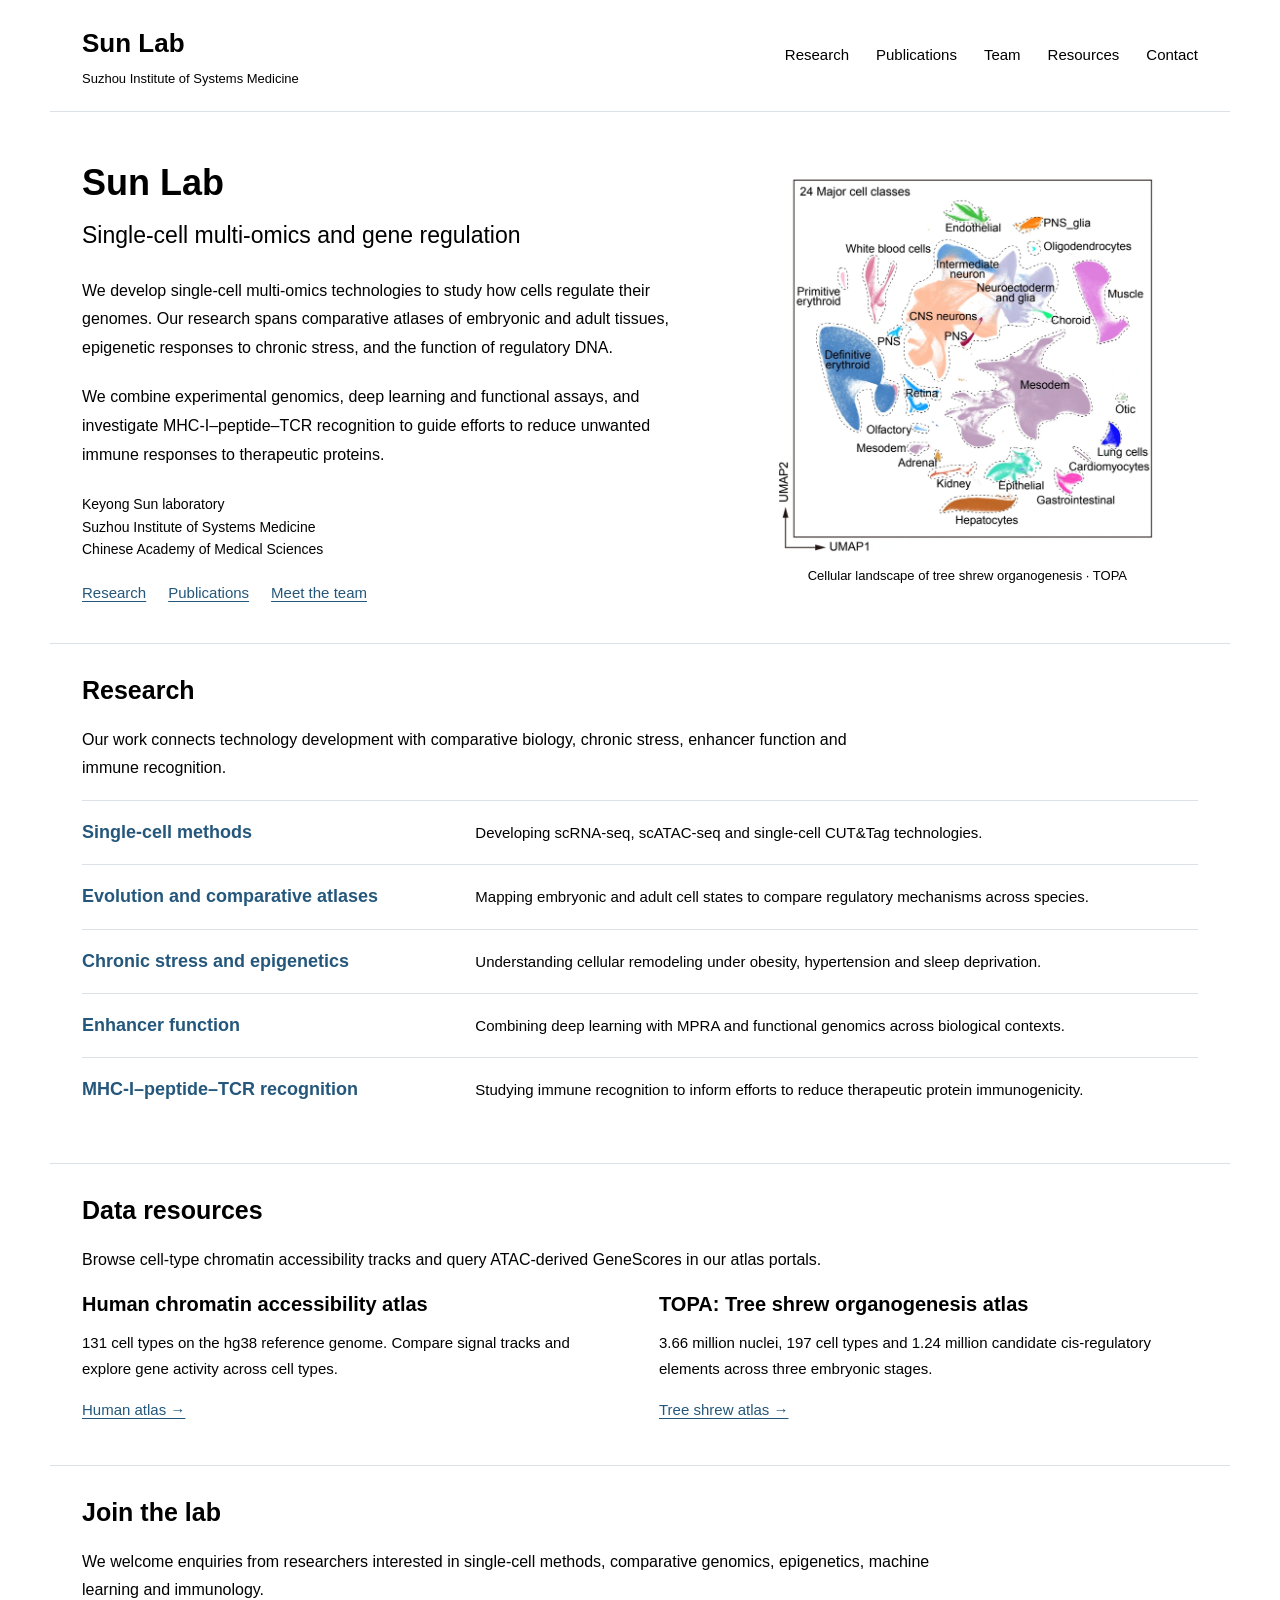
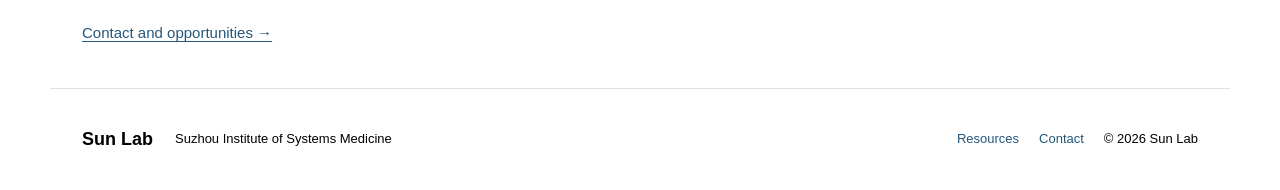
==== commit a1b5c927: "Describe the five research directions of Sun Lab" ====
--- a/index.html
+++ b/index.html
@@ -1 +1 @@
-<!doctype html><html lang="en"><head><meta charset="utf-8"><meta name="viewport" content="width=device-width,initial-scale=1"><title>Sun Lab</title><meta name="description" content="Sun Lab at Suzhou Institute of Systems Medicine. Single-cell biology, team, publications and data resources."><link rel="icon" href="favicon.svg" type="image/svg+xml"><link rel="stylesheet" href="style.css?v=20261023-academic-v2"><link rel="stylesheet" href="academic.css?v=20261023-academic-v2"></head><body class="lab-site"><header><a class="brand" href="index.html">Sun Lab<small>Suzhou Institute of Systems Medicine</small></a><nav aria-label="Main navigation"><a href="research.html" >Research</a><a href="publications.html" >Publications</a><a href="team.html" >Team</a><a href="resources.html" >Resources</a><a href="contact.html" >Contact</a></nav></header><main><section class="lab-home"><div><h1>Sun Lab</h1><p class="home-subtitle">Single-cell genomics and gene regulation</p><p>We use single-cell approaches to study chromatin accessibility and gene regulation during development. Our work combines experimental methods and computational analysis, with current resources for human and tree shrew.</p><p class="home-affiliation">Keyong Sun laboratory<br>Suzhou Institute of Systems Medicine<br>Chinese Academy of Medical Sciences</p><div class="home-links"><a href="research.html">Research</a><a href="publications.html">Publications</a><a href="team.html">Meet the team</a></div></div><figure><a href="https://sunkeyong.github.io/sun-lab-website/tree-shrew-atlas.html#overview"><img src="topa-cell-landscape.webp" width="780" height="769" alt="Cellular landscape of the TOPA tree shrew organogenesis atlas"></a><figcaption>Cellular landscape of tree shrew organogenesis · TOPA</figcaption></figure></section><section class="home-section"><h2>Data resources</h2><p>Browse cell-type chromatin accessibility tracks and query ATAC-derived GeneScores in our atlas portals.</p><div class="home-resource-list"><article><h3>Human chromatin accessibility atlas</h3><p>131 cell types on the hg38 reference genome. Compare signal tracks and explore gene activity across cell types.</p><a href="https://sunkeyong.github.io/sun-lab-website/human-atlas.html#overview">Human atlas →</a></article><article><h3>TOPA: Tree shrew organogenesis atlas</h3><p>3.66 million nuclei, 197 cell types and 1.24 million candidate cis-regulatory elements across three embryonic stages.</p><a href="https://sunkeyong.github.io/sun-lab-website/tree-shrew-atlas.html#overview">Tree shrew atlas →</a></article></div></section><section class="home-section"><h2>Join the lab</h2><p>We welcome enquiries from researchers with interests in single-cell methods, bioinformatics and machine learning.</p><a class="text-link" href="contact.html">Contact and opportunities →</a></section></main><footer><a class="brand" href="index.html">Sun Lab</a><p class="">Suzhou Institute of Systems Medicine</p><div><a href="resources.html">Resources</a><a href="contact.html">Contact</a><span>© 2026 Sun Lab</span></div></footer><script src="app.js?v=20261023-academic-v2"></script></body></html>+<!doctype html><html lang="en"><head><meta charset="utf-8"><meta name="viewport" content="width=device-width,initial-scale=1"><title>Sun Lab</title><meta name="description" content="Sun Lab develops single-cell multi-omics methods to study evolution, chronic stress, enhancer function and MHC-I–peptide–TCR recognition."><link rel="icon" href="favicon.svg" type="image/svg+xml"><link rel="stylesheet" href="style.css?v=20261023-academic-v2"><link rel="stylesheet" href="academic.css?v=20261023-academic-v2"><link rel="stylesheet" href="research.css?v=20261028-research"></head><body class="lab-site"><header><a class="brand" href="index.html">Sun Lab<small>Suzhou Institute of Systems Medicine</small></a><nav aria-label="Main navigation"><a href="research.html" >Research</a><a href="publications.html" >Publications</a><a href="team.html" >Team</a><a href="resources.html" >Resources</a><a href="contact.html" >Contact</a></nav></header><main><section class="lab-home"><div><h1>Sun Lab</h1><p class="home-subtitle">Single-cell multi-omics and gene regulation</p><p>We develop single-cell multi-omics technologies to study how cells regulate their genomes. Our research spans comparative atlases of embryonic and adult tissues, epigenetic responses to chronic stress, and the function of regulatory DNA.</p><p>We combine experimental genomics, deep learning and functional assays, and investigate MHC-I–peptide–TCR recognition to guide efforts to reduce unwanted immune responses to therapeutic proteins.</p><p class="home-affiliation">Keyong Sun laboratory<br>Suzhou Institute of Systems Medicine<br>Chinese Academy of Medical Sciences</p><div class="home-links"><a href="research.html">Research</a><a href="publications.html">Publications</a><a href="team.html">Meet the team</a></div></div><figure><a href="https://sunkeyong.github.io/sun-lab-website/tree-shrew-atlas.html#overview"><img src="topa-cell-landscape.webp" width="780" height="769" alt="Cellular landscape of the TOPA tree shrew organogenesis atlas"></a><figcaption>Cellular landscape of tree shrew organogenesis · TOPA</figcaption></figure></section><section class="home-section home-research"><h2>Research</h2><p>Our work connects technology development with comparative biology, chronic stress, enhancer function and immune recognition.</p><ul class="research-overview"><li><h3><a href="research.html#single-cell-methods">Single-cell methods</a></h3><p>Developing scRNA-seq, scATAC-seq and single-cell CUT&amp;Tag technologies.</p></li><li><h3><a href="research.html#comparative-atlases">Evolution and comparative atlases</a></h3><p>Mapping embryonic and adult cell states to compare regulatory mechanisms across species.</p></li><li><h3><a href="research.html#chronic-stress">Chronic stress and epigenetics</a></h3><p>Understanding cellular remodeling under obesity, hypertension and sleep deprivation.</p></li><li><h3><a href="research.html#enhancer-function">Enhancer function</a></h3><p>Combining deep learning with MPRA and functional genomics across biological contexts.</p></li><li><h3><a href="research.html#immune-recognition">MHC-I–peptide–TCR recognition</a></h3><p>Studying immune recognition to inform efforts to reduce therapeutic protein immunogenicity.</p></li></ul></section><section class="home-section"><h2>Data resources</h2><p>Browse cell-type chromatin accessibility tracks and query ATAC-derived GeneScores in our atlas portals.</p><div class="home-resource-list"><article><h3>Human chromatin accessibility atlas</h3><p>131 cell types on the hg38 reference genome. Compare signal tracks and explore gene activity across cell types.</p><a href="https://sunkeyong.github.io/sun-lab-website/human-atlas.html#overview">Human atlas →</a></article><article><h3>TOPA: Tree shrew organogenesis atlas</h3><p>3.66 million nuclei, 197 cell types and 1.24 million candidate cis-regulatory elements across three embryonic stages.</p><a href="https://sunkeyong.github.io/sun-lab-website/tree-shrew-atlas.html#overview">Tree shrew atlas →</a></article></div></section><section class="home-section"><h2>Join the lab</h2><p>We welcome enquiries from researchers interested in single-cell methods, comparative genomics, epigenetics, machine learning and immunology.</p><a class="text-link" href="contact.html">Contact and opportunities →</a></section></main><footer><a class="brand" href="index.html">Sun Lab</a><p class="">Suzhou Institute of Systems Medicine</p><div><a href="resources.html">Resources</a><a href="contact.html">Contact</a><span>© 2026 Sun Lab</span></div></footer><script src="app.js?v=20261023-academic-v2"></script></body></html>
--- a/research.css
+++ b/research.css
@@ -0,0 +1,22 @@
+/* Research content for the laboratory homepage and Research page. */
+.lab-site .home-research>p{max-width:820px;margin-bottom:18px}
+.lab-site .research-overview{list-style:none;margin:0;padding:0}
+.lab-site .research-overview li{display:grid;grid-template-columns:minmax(240px,1fr) minmax(0,2fr);gap:32px;padding:18px 0;border-top:1px solid #dce1e5;align-items:baseline}
+.lab-site .research-overview h3{font-size:18px;line-height:1.45;margin:0;font-weight:600}
+.lab-site .research-overview h3 a{text-decoration:none}
+.lab-site .research-overview h3 a:hover{text-decoration:underline;text-underline-offset:3px}
+.lab-site .research-overview p{font-size:15px;line-height:1.75;margin:0}
+.lab-site .research-content>.lead{max-width:900px;margin:0 0 30px}
+.lab-site .research-directions{border-top:1px solid #dce1e5}
+.lab-site .research-direction{display:grid;grid-template-columns:minmax(230px,1fr) minmax(0,2fr);gap:44px;padding:30px 0;border-bottom:1px solid #dce1e5;scroll-margin-top:28px}
+.lab-site .research-direction h2{font-size:21px;line-height:1.45;margin:0}
+.lab-site .research-direction p{font-size:16px;line-height:1.8;margin:0}
+.lab-site .research-direction-links{display:flex;flex-wrap:wrap;gap:12px 25px;margin-top:16px;font-size:15px}
+.lab-site .research-direction-links a{text-decoration:underline;text-underline-offset:3px}
+@media(max-width:740px){
+ .lab-site .research-overview li,.lab-site .research-direction{grid-template-columns:1fr;gap:10px}
+ .lab-site .research-overview li{padding:18px 0}
+ .lab-site .research-direction{padding:25px 0}
+ .lab-site .research-direction h2{font-size:20px}
+ .lab-site .research-direction p{font-size:16px;line-height:1.8}
+}
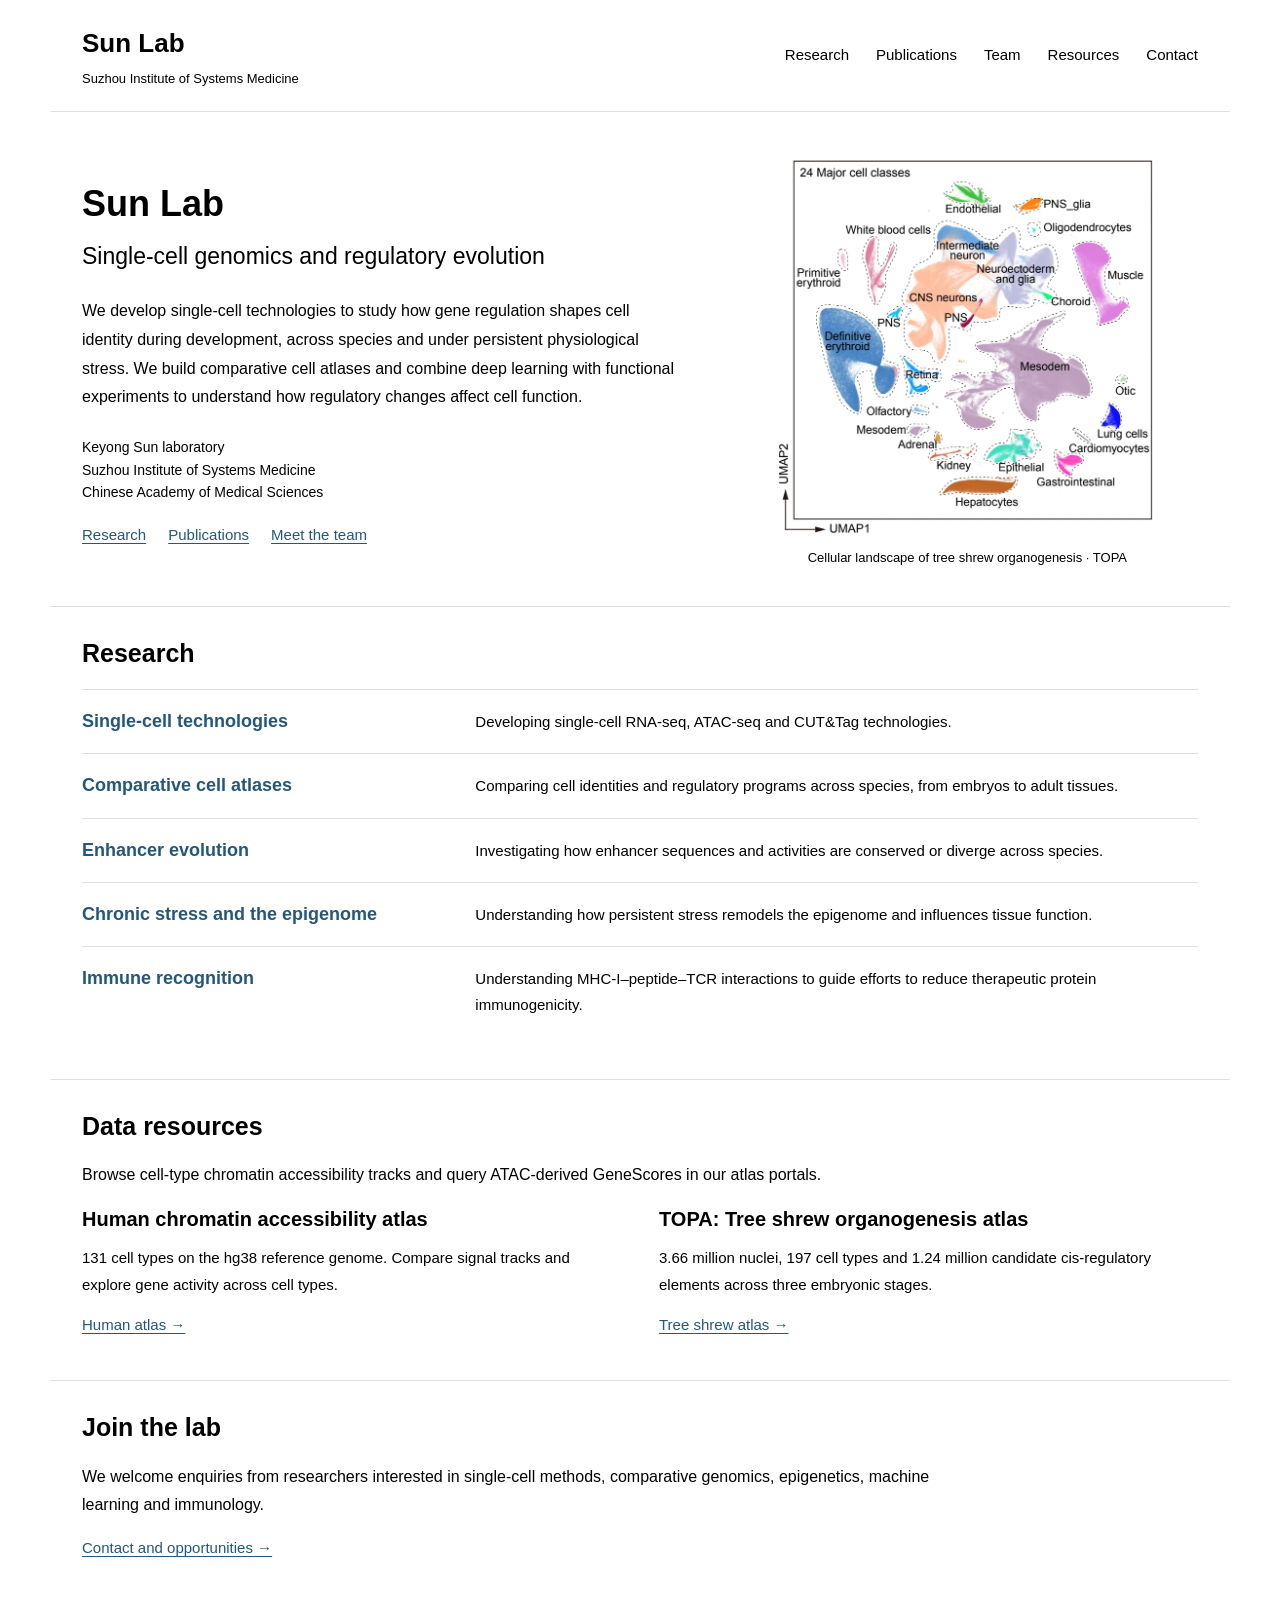
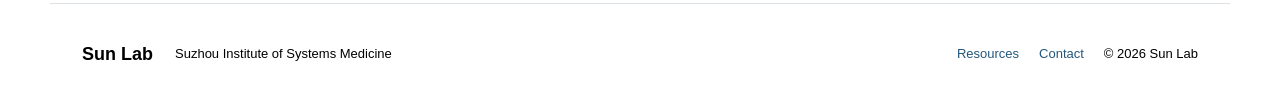
==== commit a4e62830: "Refine the research narrative and emphasize enhancer evolution" ====
--- a/index.html
+++ b/index.html
@@ -1 +1 @@
-<!doctype html><html lang="en"><head><meta charset="utf-8"><meta name="viewport" content="width=device-width,initial-scale=1"><title>Sun Lab</title><meta name="description" content="Sun Lab develops single-cell multi-omics methods to study evolution, chronic stress, enhancer function and MHC-I–peptide–TCR recognition."><link rel="icon" href="favicon.svg" type="image/svg+xml"><link rel="stylesheet" href="style.css?v=20261023-academic-v2"><link rel="stylesheet" href="academic.css?v=20261023-academic-v2"><link rel="stylesheet" href="research.css?v=20261028-research"></head><body class="lab-site"><header><a class="brand" href="index.html">Sun Lab<small>Suzhou Institute of Systems Medicine</small></a><nav aria-label="Main navigation"><a href="research.html" >Research</a><a href="publications.html" >Publications</a><a href="team.html" >Team</a><a href="resources.html" >Resources</a><a href="contact.html" >Contact</a></nav></header><main><section class="lab-home"><div><h1>Sun Lab</h1><p class="home-subtitle">Single-cell multi-omics and gene regulation</p><p>We develop single-cell multi-omics technologies to study how cells regulate their genomes. Our research spans comparative atlases of embryonic and adult tissues, epigenetic responses to chronic stress, and the function of regulatory DNA.</p><p>We combine experimental genomics, deep learning and functional assays, and investigate MHC-I–peptide–TCR recognition to guide efforts to reduce unwanted immune responses to therapeutic proteins.</p><p class="home-affiliation">Keyong Sun laboratory<br>Suzhou Institute of Systems Medicine<br>Chinese Academy of Medical Sciences</p><div class="home-links"><a href="research.html">Research</a><a href="publications.html">Publications</a><a href="team.html">Meet the team</a></div></div><figure><a href="https://sunkeyong.github.io/sun-lab-website/tree-shrew-atlas.html#overview"><img src="topa-cell-landscape.webp" width="780" height="769" alt="Cellular landscape of the TOPA tree shrew organogenesis atlas"></a><figcaption>Cellular landscape of tree shrew organogenesis · TOPA</figcaption></figure></section><section class="home-section home-research"><h2>Research</h2><p>Our work connects technology development with comparative biology, chronic stress, enhancer function and immune recognition.</p><ul class="research-overview"><li><h3><a href="research.html#single-cell-methods">Single-cell methods</a></h3><p>Developing scRNA-seq, scATAC-seq and single-cell CUT&amp;Tag technologies.</p></li><li><h3><a href="research.html#comparative-atlases">Evolution and comparative atlases</a></h3><p>Mapping embryonic and adult cell states to compare regulatory mechanisms across species.</p></li><li><h3><a href="research.html#chronic-stress">Chronic stress and epigenetics</a></h3><p>Understanding cellular remodeling under obesity, hypertension and sleep deprivation.</p></li><li><h3><a href="research.html#enhancer-function">Enhancer function</a></h3><p>Combining deep learning with MPRA and functional genomics across biological contexts.</p></li><li><h3><a href="research.html#immune-recognition">MHC-I–peptide–TCR recognition</a></h3><p>Studying immune recognition to inform efforts to reduce therapeutic protein immunogenicity.</p></li></ul></section><section class="home-section"><h2>Data resources</h2><p>Browse cell-type chromatin accessibility tracks and query ATAC-derived GeneScores in our atlas portals.</p><div class="home-resource-list"><article><h3>Human chromatin accessibility atlas</h3><p>131 cell types on the hg38 reference genome. Compare signal tracks and explore gene activity across cell types.</p><a href="https://sunkeyong.github.io/sun-lab-website/human-atlas.html#overview">Human atlas →</a></article><article><h3>TOPA: Tree shrew organogenesis atlas</h3><p>3.66 million nuclei, 197 cell types and 1.24 million candidate cis-regulatory elements across three embryonic stages.</p><a href="https://sunkeyong.github.io/sun-lab-website/tree-shrew-atlas.html#overview">Tree shrew atlas →</a></article></div></section><section class="home-section"><h2>Join the lab</h2><p>We welcome enquiries from researchers interested in single-cell methods, comparative genomics, epigenetics, machine learning and immunology.</p><a class="text-link" href="contact.html">Contact and opportunities →</a></section></main><footer><a class="brand" href="index.html">Sun Lab</a><p class="">Suzhou Institute of Systems Medicine</p><div><a href="resources.html">Resources</a><a href="contact.html">Contact</a><span>© 2026 Sun Lab</span></div></footer><script src="app.js?v=20261023-academic-v2"></script></body></html>+<!doctype html><html lang="en"><head><meta charset="utf-8"><meta name="viewport" content="width=device-width,initial-scale=1"><title>Sun Lab</title><meta name="description" content="Sun Lab develops single-cell technologies and comparative atlases to study enhancer evolution, chronic stress and the molecular basis of immune recognition."><link rel="icon" href="favicon.svg" type="image/svg+xml"><link rel="stylesheet" href="style.css?v=20261023-academic-v2"><link rel="stylesheet" href="academic.css?v=20261023-academic-v2"><link rel="stylesheet" href="research.css?v=20261028-editorial-v2"></head><body class="lab-site"><header><a class="brand" href="index.html">Sun Lab<small>Suzhou Institute of Systems Medicine</small></a><nav aria-label="Main navigation"><a href="research.html" >Research</a><a href="publications.html" >Publications</a><a href="team.html" >Team</a><a href="resources.html" >Resources</a><a href="contact.html" >Contact</a></nav></header><main><section class="lab-home"><div><h1>Sun Lab</h1><p class="home-subtitle">Single-cell genomics and regulatory evolution</p><p>We develop single-cell technologies to study how gene regulation shapes cell identity during development, across species and under persistent physiological stress. We build comparative cell atlases and combine deep learning with functional experiments to understand how regulatory changes affect cell function.</p><p class="home-affiliation">Keyong Sun laboratory<br>Suzhou Institute of Systems Medicine<br>Chinese Academy of Medical Sciences</p><div class="home-links"><a href="research.html">Research</a><a href="publications.html">Publications</a><a href="team.html">Meet the team</a></div></div><figure><a href="https://sunkeyong.github.io/sun-lab-website/tree-shrew-atlas.html#overview"><img src="topa-cell-landscape.webp" width="780" height="769" alt="Cellular landscape of the TOPA tree shrew organogenesis atlas"></a><figcaption>Cellular landscape of tree shrew organogenesis · TOPA</figcaption></figure></section><section class="home-section home-research"><h2>Research</h2><ul class="research-overview"><li><h3><a href="research.html#single-cell-methods">Single-cell technologies</a></h3><p>Developing single-cell RNA-seq, ATAC-seq and CUT&amp;Tag technologies.</p></li><li><h3><a href="research.html#comparative-atlases">Comparative cell atlases</a></h3><p>Comparing cell identities and regulatory programs across species, from embryos to adult tissues.</p></li><li><h3><a href="research.html#enhancer-function">Enhancer evolution</a></h3><p>Investigating how enhancer sequences and activities are conserved or diverge across species.</p></li><li><h3><a href="research.html#chronic-stress">Chronic stress and the epigenome</a></h3><p>Understanding how persistent stress remodels the epigenome and influences tissue function.</p></li><li><h3><a href="research.html#immune-recognition">Immune recognition</a></h3><p>Understanding MHC-I–peptide–TCR interactions to guide efforts to reduce therapeutic protein immunogenicity.</p></li></ul></section><section class="home-section"><h2>Data resources</h2><p>Browse cell-type chromatin accessibility tracks and query ATAC-derived GeneScores in our atlas portals.</p><div class="home-resource-list"><article><h3>Human chromatin accessibility atlas</h3><p>131 cell types on the hg38 reference genome. Compare signal tracks and explore gene activity across cell types.</p><a href="https://sunkeyong.github.io/sun-lab-website/human-atlas.html#overview">Human atlas →</a></article><article><h3>TOPA: Tree shrew organogenesis atlas</h3><p>3.66 million nuclei, 197 cell types and 1.24 million candidate cis-regulatory elements across three embryonic stages.</p><a href="https://sunkeyong.github.io/sun-lab-website/tree-shrew-atlas.html#overview">Tree shrew atlas →</a></article></div></section><section class="home-section"><h2>Join the lab</h2><p>We welcome enquiries from researchers interested in single-cell methods, comparative genomics, epigenetics, machine learning and immunology.</p><a class="text-link" href="contact.html">Contact and opportunities →</a></section></main><footer><a class="brand" href="index.html">Sun Lab</a><p class="">Suzhou Institute of Systems Medicine</p><div><a href="resources.html">Resources</a><a href="contact.html">Contact</a><span>© 2026 Sun Lab</span></div></footer><script src="app.js?v=20261023-academic-v2"></script></body></html>
--- a/research.css
+++ b/research.css
@@ -1,4 +1,8 @@
 /* Research content for the laboratory homepage and Research page. */
+.lab-site .research-nav{display:flex;flex-wrap:wrap;justify-content:flex-start;gap:12px 25px;margin:0 0 28px;padding:0;order:initial;width:auto;align-items:center}
+.lab-site .research-nav a{font-size:14px;line-height:1.6;padding:0;color:#24577b;text-decoration:underline;text-underline-offset:4px}
+.lab-site .research-nav a:hover{color:#143e5d}
+
 .lab-site .home-research>p{max-width:820px;margin-bottom:18px}
 .lab-site .research-overview{list-style:none;margin:0;padding:0}
 .lab-site .research-overview li{display:grid;grid-template-columns:minmax(240px,1fr) minmax(0,2fr);gap:32px;padding:18px 0;border-top:1px solid #dce1e5;align-items:baseline}
@@ -6,10 +10,10 @@
 .lab-site .research-overview h3 a{text-decoration:none}
 .lab-site .research-overview h3 a:hover{text-decoration:underline;text-underline-offset:3px}
 .lab-site .research-overview p{font-size:15px;line-height:1.75;margin:0}
-.lab-site .research-content>.lead{max-width:900px;margin:0 0 30px}
+.lab-site .research-content>.lead{max-width:880px;margin:0 0 22px}
 .lab-site .research-directions{border-top:1px solid #dce1e5}
 .lab-site .research-direction{display:grid;grid-template-columns:minmax(230px,1fr) minmax(0,2fr);gap:44px;padding:30px 0;border-bottom:1px solid #dce1e5;scroll-margin-top:28px}
-.lab-site .research-direction h2{font-size:21px;line-height:1.45;margin:0}
+.lab-site .research-direction h2{font-size:21px;line-height:1.45;margin:0;max-width:340px}
 .lab-site .research-direction p{font-size:16px;line-height:1.8;margin:0}
 .lab-site .research-direction-links{display:flex;flex-wrap:wrap;gap:12px 25px;margin-top:16px;font-size:15px}
 .lab-site .research-direction-links a{text-decoration:underline;text-underline-offset:3px}
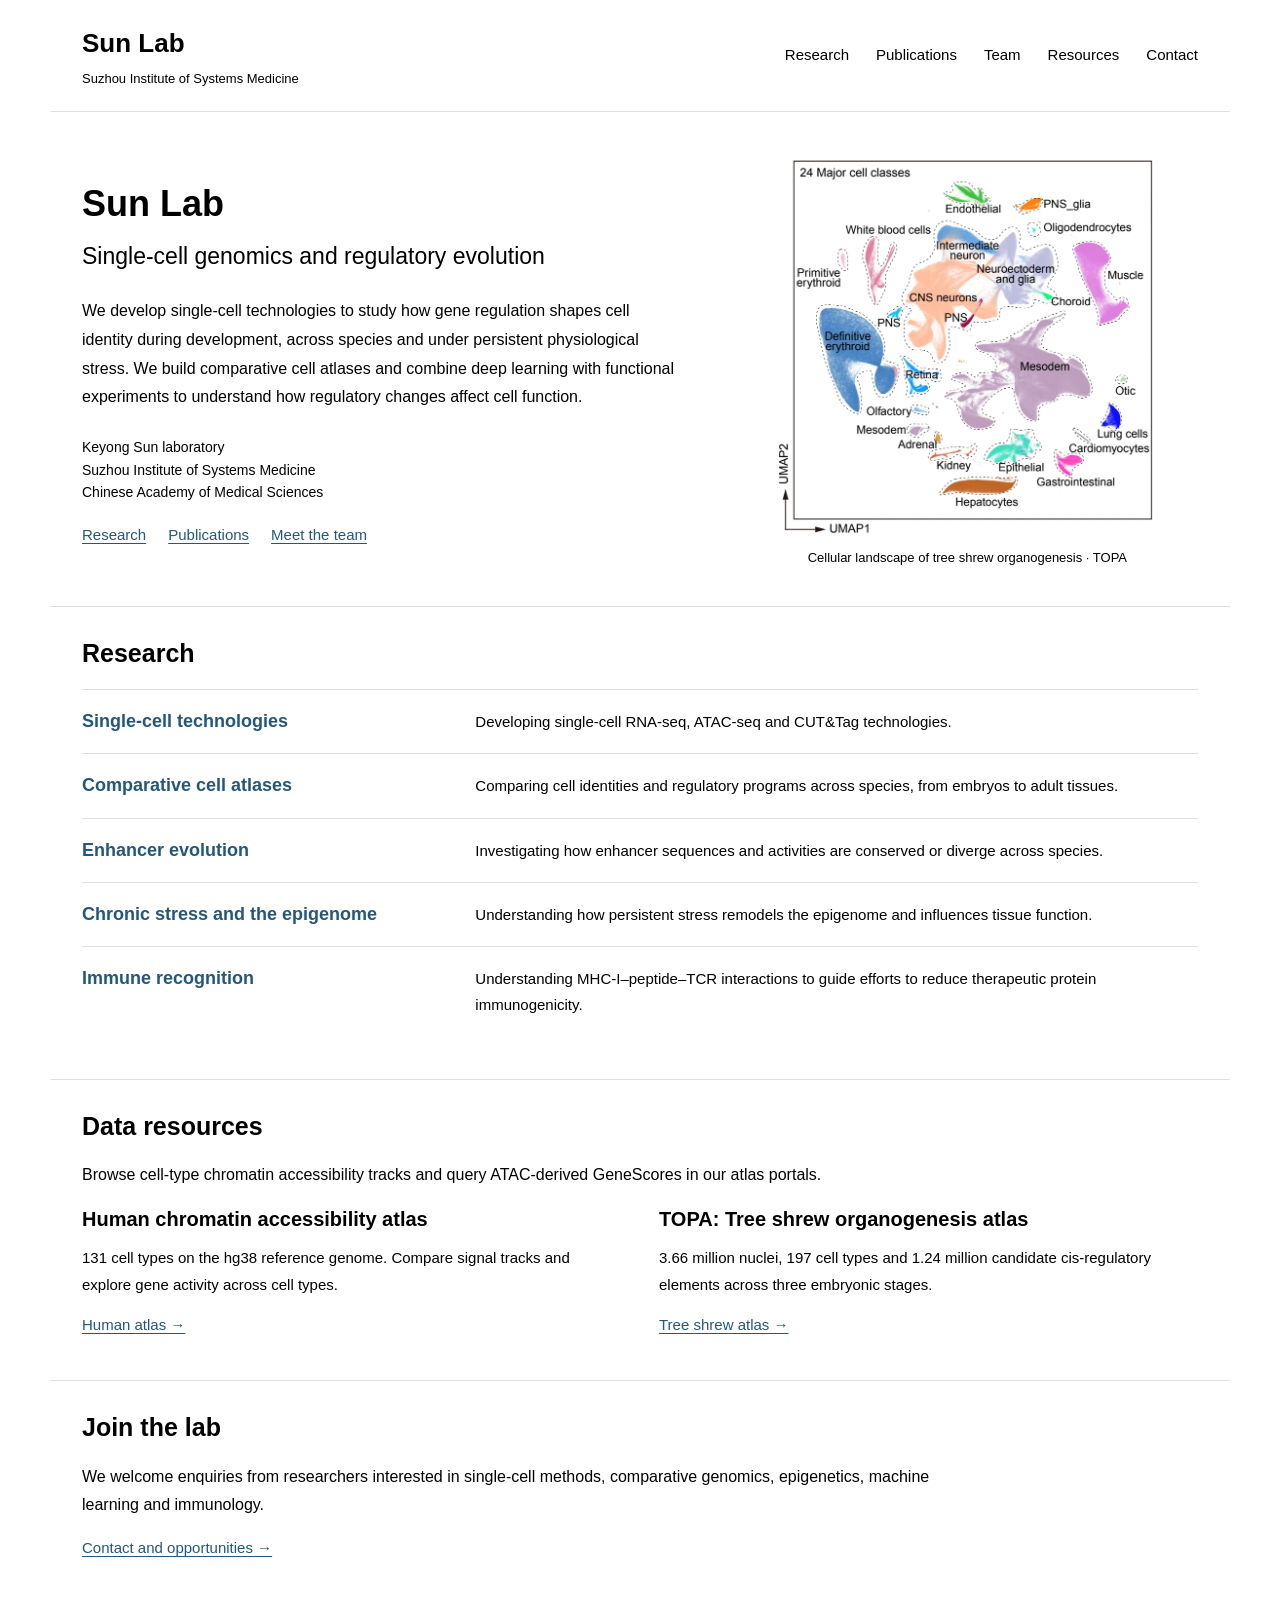
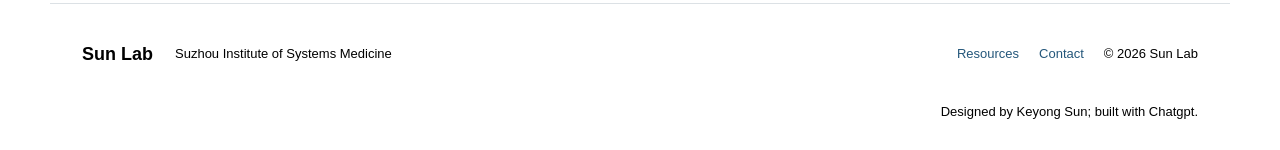
==== commit 810e2e66: "Add the website design and build credit to lab page footers" ====
--- a/index.html
+++ b/index.html
@@ -1 +1 @@
-<!doctype html><html lang="en"><head><meta charset="utf-8"><meta name="viewport" content="width=device-width,initial-scale=1"><title>Sun Lab</title><meta name="description" content="Sun Lab develops single-cell technologies and comparative atlases to study enhancer evolution, chronic stress and the molecular basis of immune recognition."><link rel="icon" href="favicon.svg" type="image/svg+xml"><link rel="stylesheet" href="style.css?v=20261023-academic-v2"><link rel="stylesheet" href="academic.css?v=20261023-academic-v2"><link rel="stylesheet" href="research.css?v=20261028-editorial-v2"></head><body class="lab-site"><header><a class="brand" href="index.html">Sun Lab<small>Suzhou Institute of Systems Medicine</small></a><nav aria-label="Main navigation"><a href="research.html" >Research</a><a href="publications.html" >Publications</a><a href="team.html" >Team</a><a href="resources.html" >Resources</a><a href="contact.html" >Contact</a></nav></header><main><section class="lab-home"><div><h1>Sun Lab</h1><p class="home-subtitle">Single-cell genomics and regulatory evolution</p><p>We develop single-cell technologies to study how gene regulation shapes cell identity during development, across species and under persistent physiological stress. We build comparative cell atlases and combine deep learning with functional experiments to understand how regulatory changes affect cell function.</p><p class="home-affiliation">Keyong Sun laboratory<br>Suzhou Institute of Systems Medicine<br>Chinese Academy of Medical Sciences</p><div class="home-links"><a href="research.html">Research</a><a href="publications.html">Publications</a><a href="team.html">Meet the team</a></div></div><figure><a href="https://sunkeyong.github.io/sun-lab-website/tree-shrew-atlas.html#overview"><img src="topa-cell-landscape.webp" width="780" height="769" alt="Cellular landscape of the TOPA tree shrew organogenesis atlas"></a><figcaption>Cellular landscape of tree shrew organogenesis · TOPA</figcaption></figure></section><section class="home-section home-research"><h2>Research</h2><ul class="research-overview"><li><h3><a href="research.html#single-cell-methods">Single-cell technologies</a></h3><p>Developing single-cell RNA-seq, ATAC-seq and CUT&amp;Tag technologies.</p></li><li><h3><a href="research.html#comparative-atlases">Comparative cell atlases</a></h3><p>Comparing cell identities and regulatory programs across species, from embryos to adult tissues.</p></li><li><h3><a href="research.html#enhancer-function">Enhancer evolution</a></h3><p>Investigating how enhancer sequences and activities are conserved or diverge across species.</p></li><li><h3><a href="research.html#chronic-stress">Chronic stress and the epigenome</a></h3><p>Understanding how persistent stress remodels the epigenome and influences tissue function.</p></li><li><h3><a href="research.html#immune-recognition">Immune recognition</a></h3><p>Understanding MHC-I–peptide–TCR interactions to guide efforts to reduce therapeutic protein immunogenicity.</p></li></ul></section><section class="home-section"><h2>Data resources</h2><p>Browse cell-type chromatin accessibility tracks and query ATAC-derived GeneScores in our atlas portals.</p><div class="home-resource-list"><article><h3>Human chromatin accessibility atlas</h3><p>131 cell types on the hg38 reference genome. Compare signal tracks and explore gene activity across cell types.</p><a href="https://sunkeyong.github.io/sun-lab-website/human-atlas.html#overview">Human atlas →</a></article><article><h3>TOPA: Tree shrew organogenesis atlas</h3><p>3.66 million nuclei, 197 cell types and 1.24 million candidate cis-regulatory elements across three embryonic stages.</p><a href="https://sunkeyong.github.io/sun-lab-website/tree-shrew-atlas.html#overview">Tree shrew atlas →</a></article></div></section><section class="home-section"><h2>Join the lab</h2><p>We welcome enquiries from researchers interested in single-cell methods, comparative genomics, epigenetics, machine learning and immunology.</p><a class="text-link" href="contact.html">Contact and opportunities →</a></section></main><footer><a class="brand" href="index.html">Sun Lab</a><p class="">Suzhou Institute of Systems Medicine</p><div><a href="resources.html">Resources</a><a href="contact.html">Contact</a><span>© 2026 Sun Lab</span></div></footer><script src="app.js?v=20261023-academic-v2"></script></body></html>+<!doctype html><html lang="en"><head><meta charset="utf-8"><meta name="viewport" content="width=device-width,initial-scale=1"><title>Sun Lab</title><meta name="description" content="Sun Lab develops single-cell technologies and comparative atlases to study enhancer evolution, chronic stress and the molecular basis of immune recognition."><link rel="icon" href="favicon.svg" type="image/svg+xml"><link rel="stylesheet" href="style.css?v=20261023-academic-v2"><link rel="stylesheet" href="academic.css?v=20261023-academic-v2"><link rel="stylesheet" href="research.css?v=20261028-editorial-v2"></head><body class="lab-site"><header><a class="brand" href="index.html">Sun Lab<small>Suzhou Institute of Systems Medicine</small></a><nav aria-label="Main navigation"><a href="research.html" >Research</a><a href="publications.html" >Publications</a><a href="team.html" >Team</a><a href="resources.html" >Resources</a><a href="contact.html" >Contact</a></nav></header><main><section class="lab-home"><div><h1>Sun Lab</h1><p class="home-subtitle">Single-cell genomics and regulatory evolution</p><p>We develop single-cell technologies to study how gene regulation shapes cell identity during development, across species and under persistent physiological stress. We build comparative cell atlases and combine deep learning with functional experiments to understand how regulatory changes affect cell function.</p><p class="home-affiliation">Keyong Sun laboratory<br>Suzhou Institute of Systems Medicine<br>Chinese Academy of Medical Sciences</p><div class="home-links"><a href="research.html">Research</a><a href="publications.html">Publications</a><a href="team.html">Meet the team</a></div></div><figure><a href="https://sunkeyong.github.io/sun-lab-website/tree-shrew-atlas.html#overview"><img src="topa-cell-landscape.webp" width="780" height="769" alt="Cellular landscape of the TOPA tree shrew organogenesis atlas"></a><figcaption>Cellular landscape of tree shrew organogenesis · TOPA</figcaption></figure></section><section class="home-section home-research"><h2>Research</h2><ul class="research-overview"><li><h3><a href="research.html#single-cell-methods">Single-cell technologies</a></h3><p>Developing single-cell RNA-seq, ATAC-seq and CUT&amp;Tag technologies.</p></li><li><h3><a href="research.html#comparative-atlases">Comparative cell atlases</a></h3><p>Comparing cell identities and regulatory programs across species, from embryos to adult tissues.</p></li><li><h3><a href="research.html#enhancer-function">Enhancer evolution</a></h3><p>Investigating how enhancer sequences and activities are conserved or diverge across species.</p></li><li><h3><a href="research.html#chronic-stress">Chronic stress and the epigenome</a></h3><p>Understanding how persistent stress remodels the epigenome and influences tissue function.</p></li><li><h3><a href="research.html#immune-recognition">Immune recognition</a></h3><p>Understanding MHC-I–peptide–TCR interactions to guide efforts to reduce therapeutic protein immunogenicity.</p></li></ul></section><section class="home-section"><h2>Data resources</h2><p>Browse cell-type chromatin accessibility tracks and query ATAC-derived GeneScores in our atlas portals.</p><div class="home-resource-list"><article><h3>Human chromatin accessibility atlas</h3><p>131 cell types on the hg38 reference genome. Compare signal tracks and explore gene activity across cell types.</p><a href="https://sunkeyong.github.io/sun-lab-website/human-atlas.html#overview">Human atlas →</a></article><article><h3>TOPA: Tree shrew organogenesis atlas</h3><p>3.66 million nuclei, 197 cell types and 1.24 million candidate cis-regulatory elements across three embryonic stages.</p><a href="https://sunkeyong.github.io/sun-lab-website/tree-shrew-atlas.html#overview">Tree shrew atlas →</a></article></div></section><section class="home-section"><h2>Join the lab</h2><p>We welcome enquiries from researchers interested in single-cell methods, comparative genomics, epigenetics, machine learning and immunology.</p><a class="text-link" href="contact.html">Contact and opportunities →</a></section></main><footer style="flex-wrap:wrap"><a class="brand" href="index.html">Sun Lab</a><p class="">Suzhou Institute of Systems Medicine</p><div><a href="resources.html">Resources</a><a href="contact.html">Contact</a><span>© 2026 Sun Lab</span></div><p class="site-credit" style="flex-basis:100%;margin:0;text-align:right">Designed by Keyong Sun; built with Chatgpt.</p></footer><script src="app.js?v=20261023-academic-v2"></script></body></html>
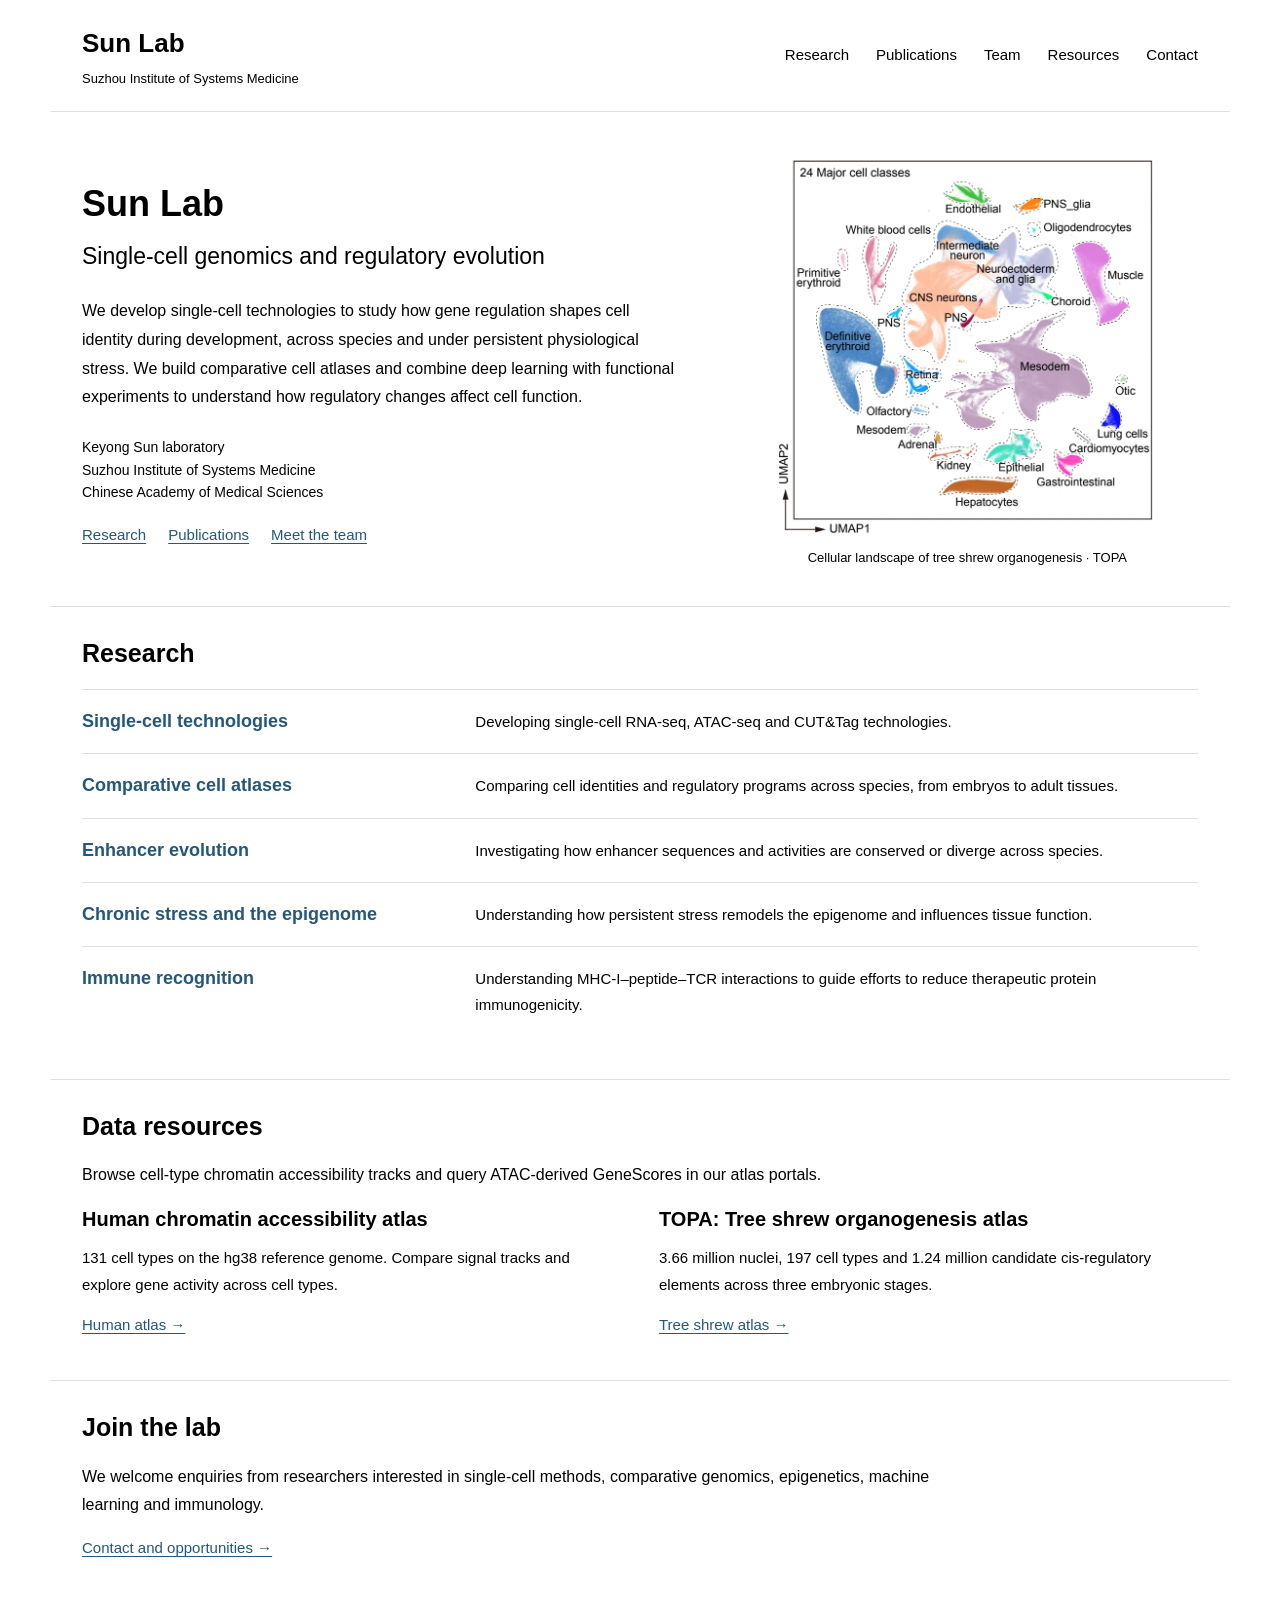
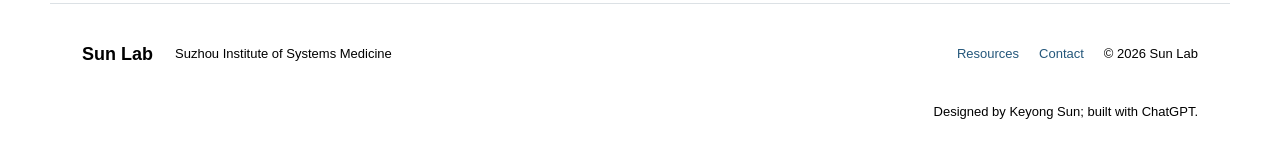
==== commit 2e4ae0ae: "Correct ChatGPT capitalization in lab page footers" ====
--- a/index.html
+++ b/index.html
@@ -1 +1 @@
-<!doctype html><html lang="en"><head><meta charset="utf-8"><meta name="viewport" content="width=device-width,initial-scale=1"><title>Sun Lab</title><meta name="description" content="Sun Lab develops single-cell technologies and comparative atlases to study enhancer evolution, chronic stress and the molecular basis of immune recognition."><link rel="icon" href="favicon.svg" type="image/svg+xml"><link rel="stylesheet" href="style.css?v=20261023-academic-v2"><link rel="stylesheet" href="academic.css?v=20261023-academic-v2"><link rel="stylesheet" href="research.css?v=20261028-editorial-v2"></head><body class="lab-site"><header><a class="brand" href="index.html">Sun Lab<small>Suzhou Institute of Systems Medicine</small></a><nav aria-label="Main navigation"><a href="research.html" >Research</a><a href="publications.html" >Publications</a><a href="team.html" >Team</a><a href="resources.html" >Resources</a><a href="contact.html" >Contact</a></nav></header><main><section class="lab-home"><div><h1>Sun Lab</h1><p class="home-subtitle">Single-cell genomics and regulatory evolution</p><p>We develop single-cell technologies to study how gene regulation shapes cell identity during development, across species and under persistent physiological stress. We build comparative cell atlases and combine deep learning with functional experiments to understand how regulatory changes affect cell function.</p><p class="home-affiliation">Keyong Sun laboratory<br>Suzhou Institute of Systems Medicine<br>Chinese Academy of Medical Sciences</p><div class="home-links"><a href="research.html">Research</a><a href="publications.html">Publications</a><a href="team.html">Meet the team</a></div></div><figure><a href="https://sunkeyong.github.io/sun-lab-website/tree-shrew-atlas.html#overview"><img src="topa-cell-landscape.webp" width="780" height="769" alt="Cellular landscape of the TOPA tree shrew organogenesis atlas"></a><figcaption>Cellular landscape of tree shrew organogenesis · TOPA</figcaption></figure></section><section class="home-section home-research"><h2>Research</h2><ul class="research-overview"><li><h3><a href="research.html#single-cell-methods">Single-cell technologies</a></h3><p>Developing single-cell RNA-seq, ATAC-seq and CUT&amp;Tag technologies.</p></li><li><h3><a href="research.html#comparative-atlases">Comparative cell atlases</a></h3><p>Comparing cell identities and regulatory programs across species, from embryos to adult tissues.</p></li><li><h3><a href="research.html#enhancer-function">Enhancer evolution</a></h3><p>Investigating how enhancer sequences and activities are conserved or diverge across species.</p></li><li><h3><a href="research.html#chronic-stress">Chronic stress and the epigenome</a></h3><p>Understanding how persistent stress remodels the epigenome and influences tissue function.</p></li><li><h3><a href="research.html#immune-recognition">Immune recognition</a></h3><p>Understanding MHC-I–peptide–TCR interactions to guide efforts to reduce therapeutic protein immunogenicity.</p></li></ul></section><section class="home-section"><h2>Data resources</h2><p>Browse cell-type chromatin accessibility tracks and query ATAC-derived GeneScores in our atlas portals.</p><div class="home-resource-list"><article><h3>Human chromatin accessibility atlas</h3><p>131 cell types on the hg38 reference genome. Compare signal tracks and explore gene activity across cell types.</p><a href="https://sunkeyong.github.io/sun-lab-website/human-atlas.html#overview">Human atlas →</a></article><article><h3>TOPA: Tree shrew organogenesis atlas</h3><p>3.66 million nuclei, 197 cell types and 1.24 million candidate cis-regulatory elements across three embryonic stages.</p><a href="https://sunkeyong.github.io/sun-lab-website/tree-shrew-atlas.html#overview">Tree shrew atlas →</a></article></div></section><section class="home-section"><h2>Join the lab</h2><p>We welcome enquiries from researchers interested in single-cell methods, comparative genomics, epigenetics, machine learning and immunology.</p><a class="text-link" href="contact.html">Contact and opportunities →</a></section></main><footer style="flex-wrap:wrap"><a class="brand" href="index.html">Sun Lab</a><p class="">Suzhou Institute of Systems Medicine</p><div><a href="resources.html">Resources</a><a href="contact.html">Contact</a><span>© 2026 Sun Lab</span></div><p class="site-credit" style="flex-basis:100%;margin:0;text-align:right">Designed by Keyong Sun; built with Chatgpt.</p></footer><script src="app.js?v=20261023-academic-v2"></script></body></html>+<!doctype html><html lang="en"><head><meta charset="utf-8"><meta name="viewport" content="width=device-width,initial-scale=1"><title>Sun Lab</title><meta name="description" content="Sun Lab develops single-cell technologies and comparative atlases to study enhancer evolution, chronic stress and the molecular basis of immune recognition."><link rel="icon" href="favicon.svg" type="image/svg+xml"><link rel="stylesheet" href="style.css?v=20261023-academic-v2"><link rel="stylesheet" href="academic.css?v=20261023-academic-v2"><link rel="stylesheet" href="research.css?v=20261028-editorial-v2"></head><body class="lab-site"><header><a class="brand" href="index.html">Sun Lab<small>Suzhou Institute of Systems Medicine</small></a><nav aria-label="Main navigation"><a href="research.html" >Research</a><a href="publications.html" >Publications</a><a href="team.html" >Team</a><a href="resources.html" >Resources</a><a href="contact.html" >Contact</a></nav></header><main><section class="lab-home"><div><h1>Sun Lab</h1><p class="home-subtitle">Single-cell genomics and regulatory evolution</p><p>We develop single-cell technologies to study how gene regulation shapes cell identity during development, across species and under persistent physiological stress. We build comparative cell atlases and combine deep learning with functional experiments to understand how regulatory changes affect cell function.</p><p class="home-affiliation">Keyong Sun laboratory<br>Suzhou Institute of Systems Medicine<br>Chinese Academy of Medical Sciences</p><div class="home-links"><a href="research.html">Research</a><a href="publications.html">Publications</a><a href="team.html">Meet the team</a></div></div><figure><a href="https://sunkeyong.github.io/sun-lab-website/tree-shrew-atlas.html#overview"><img src="topa-cell-landscape.webp" width="780" height="769" alt="Cellular landscape of the TOPA tree shrew organogenesis atlas"></a><figcaption>Cellular landscape of tree shrew organogenesis · TOPA</figcaption></figure></section><section class="home-section home-research"><h2>Research</h2><ul class="research-overview"><li><h3><a href="research.html#single-cell-methods">Single-cell technologies</a></h3><p>Developing single-cell RNA-seq, ATAC-seq and CUT&amp;Tag technologies.</p></li><li><h3><a href="research.html#comparative-atlases">Comparative cell atlases</a></h3><p>Comparing cell identities and regulatory programs across species, from embryos to adult tissues.</p></li><li><h3><a href="research.html#enhancer-function">Enhancer evolution</a></h3><p>Investigating how enhancer sequences and activities are conserved or diverge across species.</p></li><li><h3><a href="research.html#chronic-stress">Chronic stress and the epigenome</a></h3><p>Understanding how persistent stress remodels the epigenome and influences tissue function.</p></li><li><h3><a href="research.html#immune-recognition">Immune recognition</a></h3><p>Understanding MHC-I–peptide–TCR interactions to guide efforts to reduce therapeutic protein immunogenicity.</p></li></ul></section><section class="home-section"><h2>Data resources</h2><p>Browse cell-type chromatin accessibility tracks and query ATAC-derived GeneScores in our atlas portals.</p><div class="home-resource-list"><article><h3>Human chromatin accessibility atlas</h3><p>131 cell types on the hg38 reference genome. Compare signal tracks and explore gene activity across cell types.</p><a href="https://sunkeyong.github.io/sun-lab-website/human-atlas.html#overview">Human atlas →</a></article><article><h3>TOPA: Tree shrew organogenesis atlas</h3><p>3.66 million nuclei, 197 cell types and 1.24 million candidate cis-regulatory elements across three embryonic stages.</p><a href="https://sunkeyong.github.io/sun-lab-website/tree-shrew-atlas.html#overview">Tree shrew atlas →</a></article></div></section><section class="home-section"><h2>Join the lab</h2><p>We welcome enquiries from researchers interested in single-cell methods, comparative genomics, epigenetics, machine learning and immunology.</p><a class="text-link" href="contact.html">Contact and opportunities →</a></section></main><footer style="flex-wrap:wrap"><a class="brand" href="index.html">Sun Lab</a><p class="">Suzhou Institute of Systems Medicine</p><div><a href="resources.html">Resources</a><a href="contact.html">Contact</a><span>© 2026 Sun Lab</span></div><p class="site-credit" style="flex-basis:100%;margin:0;text-align:right">Designed by Keyong Sun; built with ChatGPT.</p></footer><script src="app.js?v=20261023-academic-v2"></script></body></html>
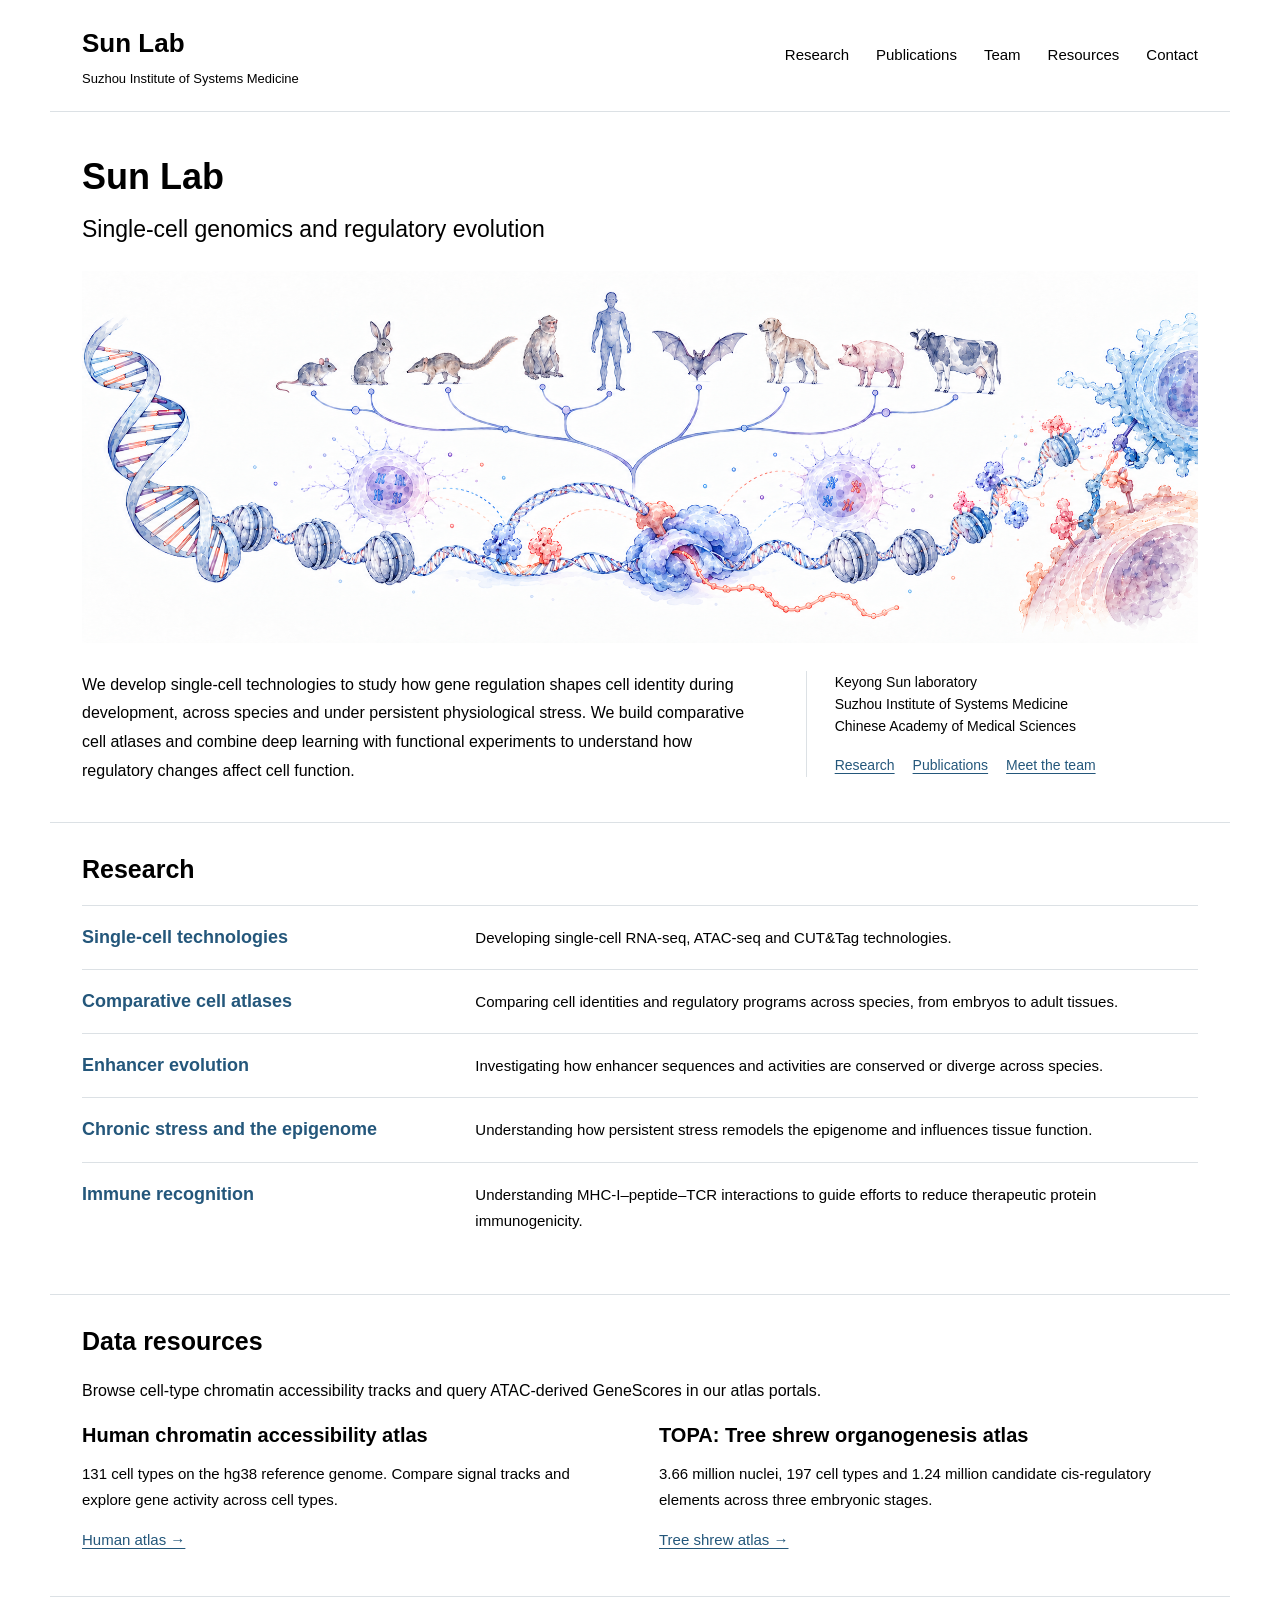
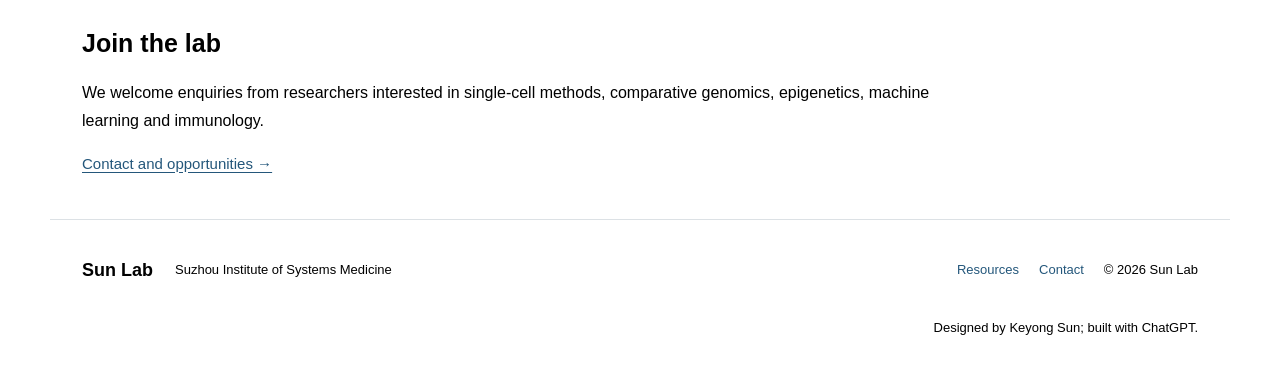
==== commit bfede655: "Replace homepage atlas plot with a comparative genomics research illustration" ====
--- a/index.html
+++ b/index.html
@@ -1 +1 @@
-<!doctype html><html lang="en"><head><meta charset="utf-8"><meta name="viewport" content="width=device-width,initial-scale=1"><title>Sun Lab</title><meta name="description" content="Sun Lab develops single-cell technologies and comparative atlases to study enhancer evolution, chronic stress and the molecular basis of immune recognition."><link rel="icon" href="favicon.svg" type="image/svg+xml"><link rel="stylesheet" href="style.css?v=20261023-academic-v2"><link rel="stylesheet" href="academic.css?v=20261023-academic-v2"><link rel="stylesheet" href="research.css?v=20261028-editorial-v2"></head><body class="lab-site"><header><a class="brand" href="index.html">Sun Lab<small>Suzhou Institute of Systems Medicine</small></a><nav aria-label="Main navigation"><a href="research.html" >Research</a><a href="publications.html" >Publications</a><a href="team.html" >Team</a><a href="resources.html" >Resources</a><a href="contact.html" >Contact</a></nav></header><main><section class="lab-home"><div><h1>Sun Lab</h1><p class="home-subtitle">Single-cell genomics and regulatory evolution</p><p>We develop single-cell technologies to study how gene regulation shapes cell identity during development, across species and under persistent physiological stress. We build comparative cell atlases and combine deep learning with functional experiments to understand how regulatory changes affect cell function.</p><p class="home-affiliation">Keyong Sun laboratory<br>Suzhou Institute of Systems Medicine<br>Chinese Academy of Medical Sciences</p><div class="home-links"><a href="research.html">Research</a><a href="publications.html">Publications</a><a href="team.html">Meet the team</a></div></div><figure><a href="https://sunkeyong.github.io/sun-lab-website/tree-shrew-atlas.html#overview"><img src="topa-cell-landscape.webp" width="780" height="769" alt="Cellular landscape of the TOPA tree shrew organogenesis atlas"></a><figcaption>Cellular landscape of tree shrew organogenesis · TOPA</figcaption></figure></section><section class="home-section home-research"><h2>Research</h2><ul class="research-overview"><li><h3><a href="research.html#single-cell-methods">Single-cell technologies</a></h3><p>Developing single-cell RNA-seq, ATAC-seq and CUT&amp;Tag technologies.</p></li><li><h3><a href="research.html#comparative-atlases">Comparative cell atlases</a></h3><p>Comparing cell identities and regulatory programs across species, from embryos to adult tissues.</p></li><li><h3><a href="research.html#enhancer-function">Enhancer evolution</a></h3><p>Investigating how enhancer sequences and activities are conserved or diverge across species.</p></li><li><h3><a href="research.html#chronic-stress">Chronic stress and the epigenome</a></h3><p>Understanding how persistent stress remodels the epigenome and influences tissue function.</p></li><li><h3><a href="research.html#immune-recognition">Immune recognition</a></h3><p>Understanding MHC-I–peptide–TCR interactions to guide efforts to reduce therapeutic protein immunogenicity.</p></li></ul></section><section class="home-section"><h2>Data resources</h2><p>Browse cell-type chromatin accessibility tracks and query ATAC-derived GeneScores in our atlas portals.</p><div class="home-resource-list"><article><h3>Human chromatin accessibility atlas</h3><p>131 cell types on the hg38 reference genome. Compare signal tracks and explore gene activity across cell types.</p><a href="https://sunkeyong.github.io/sun-lab-website/human-atlas.html#overview">Human atlas →</a></article><article><h3>TOPA: Tree shrew organogenesis atlas</h3><p>3.66 million nuclei, 197 cell types and 1.24 million candidate cis-regulatory elements across three embryonic stages.</p><a href="https://sunkeyong.github.io/sun-lab-website/tree-shrew-atlas.html#overview">Tree shrew atlas →</a></article></div></section><section class="home-section"><h2>Join the lab</h2><p>We welcome enquiries from researchers interested in single-cell methods, comparative genomics, epigenetics, machine learning and immunology.</p><a class="text-link" href="contact.html">Contact and opportunities →</a></section></main><footer style="flex-wrap:wrap"><a class="brand" href="index.html">Sun Lab</a><p class="">Suzhou Institute of Systems Medicine</p><div><a href="resources.html">Resources</a><a href="contact.html">Contact</a><span>© 2026 Sun Lab</span></div><p class="site-credit" style="flex-basis:100%;margin:0;text-align:right">Designed by Keyong Sun; built with ChatGPT.</p></footer><script src="app.js?v=20261023-academic-v2"></script></body></html>+<!doctype html><html lang="en"><head><meta charset="utf-8"><meta name="viewport" content="width=device-width,initial-scale=1"><title>Sun Lab</title><meta name="description" content="Sun Lab develops single-cell technologies and comparative atlases to study enhancer evolution, chronic stress and the molecular basis of immune recognition."><link rel="icon" href="favicon.svg" type="image/svg+xml"><link rel="stylesheet" href="style.css?v=20261023-academic-v2"><link rel="stylesheet" href="academic.css?v=20261023-academic-v2"><link rel="stylesheet" href="research.css?v=20261028-editorial-v2"><link rel="stylesheet" href="home.css?v=20261101-research-banner"></head><body class="lab-site"><header><a class="brand" href="index.html">Sun Lab<small>Suzhou Institute of Systems Medicine</small></a><nav aria-label="Main navigation"><a href="research.html" >Research</a><a href="publications.html" >Publications</a><a href="team.html" >Team</a><a href="resources.html" >Resources</a><a href="contact.html" >Contact</a></nav></header><main><section class="lab-home home-illustrated"><div class="home-heading"><h1>Sun Lab</h1><p class="home-subtitle">Single-cell genomics and regulatory evolution</p></div><figure class="home-banner"><img src="sun-lab-research-banner.png" width="2172" height="724" alt="Conceptual illustration of single-cell genomics, chromatin regulation and evolution across mammalian lineages" fetchpriority="high" decoding="async"></figure><div class="home-overview"><div class="home-summary"><p>We develop single-cell technologies to study how gene regulation shapes cell identity during development, across species and under persistent physiological stress. We build comparative cell atlases and combine deep learning with functional experiments to understand how regulatory changes affect cell function.</p></div><div class="home-information"><p class="home-affiliation">Keyong Sun laboratory<br>Suzhou Institute of Systems Medicine<br>Chinese Academy of Medical Sciences</p><div class="home-links"><a href="research.html">Research</a><a href="publications.html">Publications</a><a href="team.html">Meet the team</a></div></div></div></section><section class="home-section home-research"><h2>Research</h2><ul class="research-overview"><li><h3><a href="research.html#single-cell-methods">Single-cell technologies</a></h3><p>Developing single-cell RNA-seq, ATAC-seq and CUT&amp;Tag technologies.</p></li><li><h3><a href="research.html#comparative-atlases">Comparative cell atlases</a></h3><p>Comparing cell identities and regulatory programs across species, from embryos to adult tissues.</p></li><li><h3><a href="research.html#enhancer-function">Enhancer evolution</a></h3><p>Investigating how enhancer sequences and activities are conserved or diverge across species.</p></li><li><h3><a href="research.html#chronic-stress">Chronic stress and the epigenome</a></h3><p>Understanding how persistent stress remodels the epigenome and influences tissue function.</p></li><li><h3><a href="research.html#immune-recognition">Immune recognition</a></h3><p>Understanding MHC-I–peptide–TCR interactions to guide efforts to reduce therapeutic protein immunogenicity.</p></li></ul></section><section class="home-section"><h2>Data resources</h2><p>Browse cell-type chromatin accessibility tracks and query ATAC-derived GeneScores in our atlas portals.</p><div class="home-resource-list"><article><h3>Human chromatin accessibility atlas</h3><p>131 cell types on the hg38 reference genome. Compare signal tracks and explore gene activity across cell types.</p><a href="https://sunkeyong.github.io/sun-lab-website/human-atlas.html#overview">Human atlas →</a></article><article><h3>TOPA: Tree shrew organogenesis atlas</h3><p>3.66 million nuclei, 197 cell types and 1.24 million candidate cis-regulatory elements across three embryonic stages.</p><a href="https://sunkeyong.github.io/sun-lab-website/tree-shrew-atlas.html#overview">Tree shrew atlas →</a></article></div></section><section class="home-section"><h2>Join the lab</h2><p>We welcome enquiries from researchers interested in single-cell methods, comparative genomics, epigenetics, machine learning and immunology.</p><a class="text-link" href="contact.html">Contact and opportunities →</a></section></main><footer style="flex-wrap:wrap"><a class="brand" href="index.html">Sun Lab</a><p class="">Suzhou Institute of Systems Medicine</p><div><a href="resources.html">Resources</a><a href="contact.html">Contact</a><span>© 2026 Sun Lab</span></div><p class="site-credit" style="flex-basis:100%;margin:0;text-align:right">Designed by Keyong Sun; built with ChatGPT.</p></footer><script src="app.js?v=20261023-academic-v2"></script></body></html>
--- a/home.css
+++ b/home.css
@@ -0,0 +1,16 @@
+/* Homepage research illustration and introduction. */
+.lab-home.home-illustrated{display:block;padding:42px 32px 36px}
+.home-illustrated .home-heading .home-subtitle{max-width:none;margin-bottom:0}
+.lab-home.home-illustrated figure.home-banner{max-width:none;margin:24px 0 28px;width:100%}
+.home-illustrated .home-banner img{display:block;width:100%;height:auto}
+.home-illustrated .home-overview{display:grid;grid-template-columns:minmax(0,1.55fr) minmax(240px,.9fr);gap:48px;align-items:start}
+.home-illustrated .home-summary p:last-child{margin-bottom:0}
+.home-illustrated .home-information{padding-left:28px;border-left:1px solid #dce1e5}
+.home-illustrated .home-information .home-affiliation{margin:0 0 16px;font-size:14px}
+.home-illustrated .home-links{gap:10px 18px;font-size:14px}
+@media(max-width:740px){
+ .lab-home.home-illustrated{padding:28px 22px 30px}
+ .lab-home.home-illustrated figure.home-banner{margin:22px 0 24px}
+ .home-illustrated .home-overview{grid-template-columns:1fr;gap:22px}
+ .home-illustrated .home-information{border-left:0;border-top:1px solid #dce1e5;padding:18px 0 0}
+}
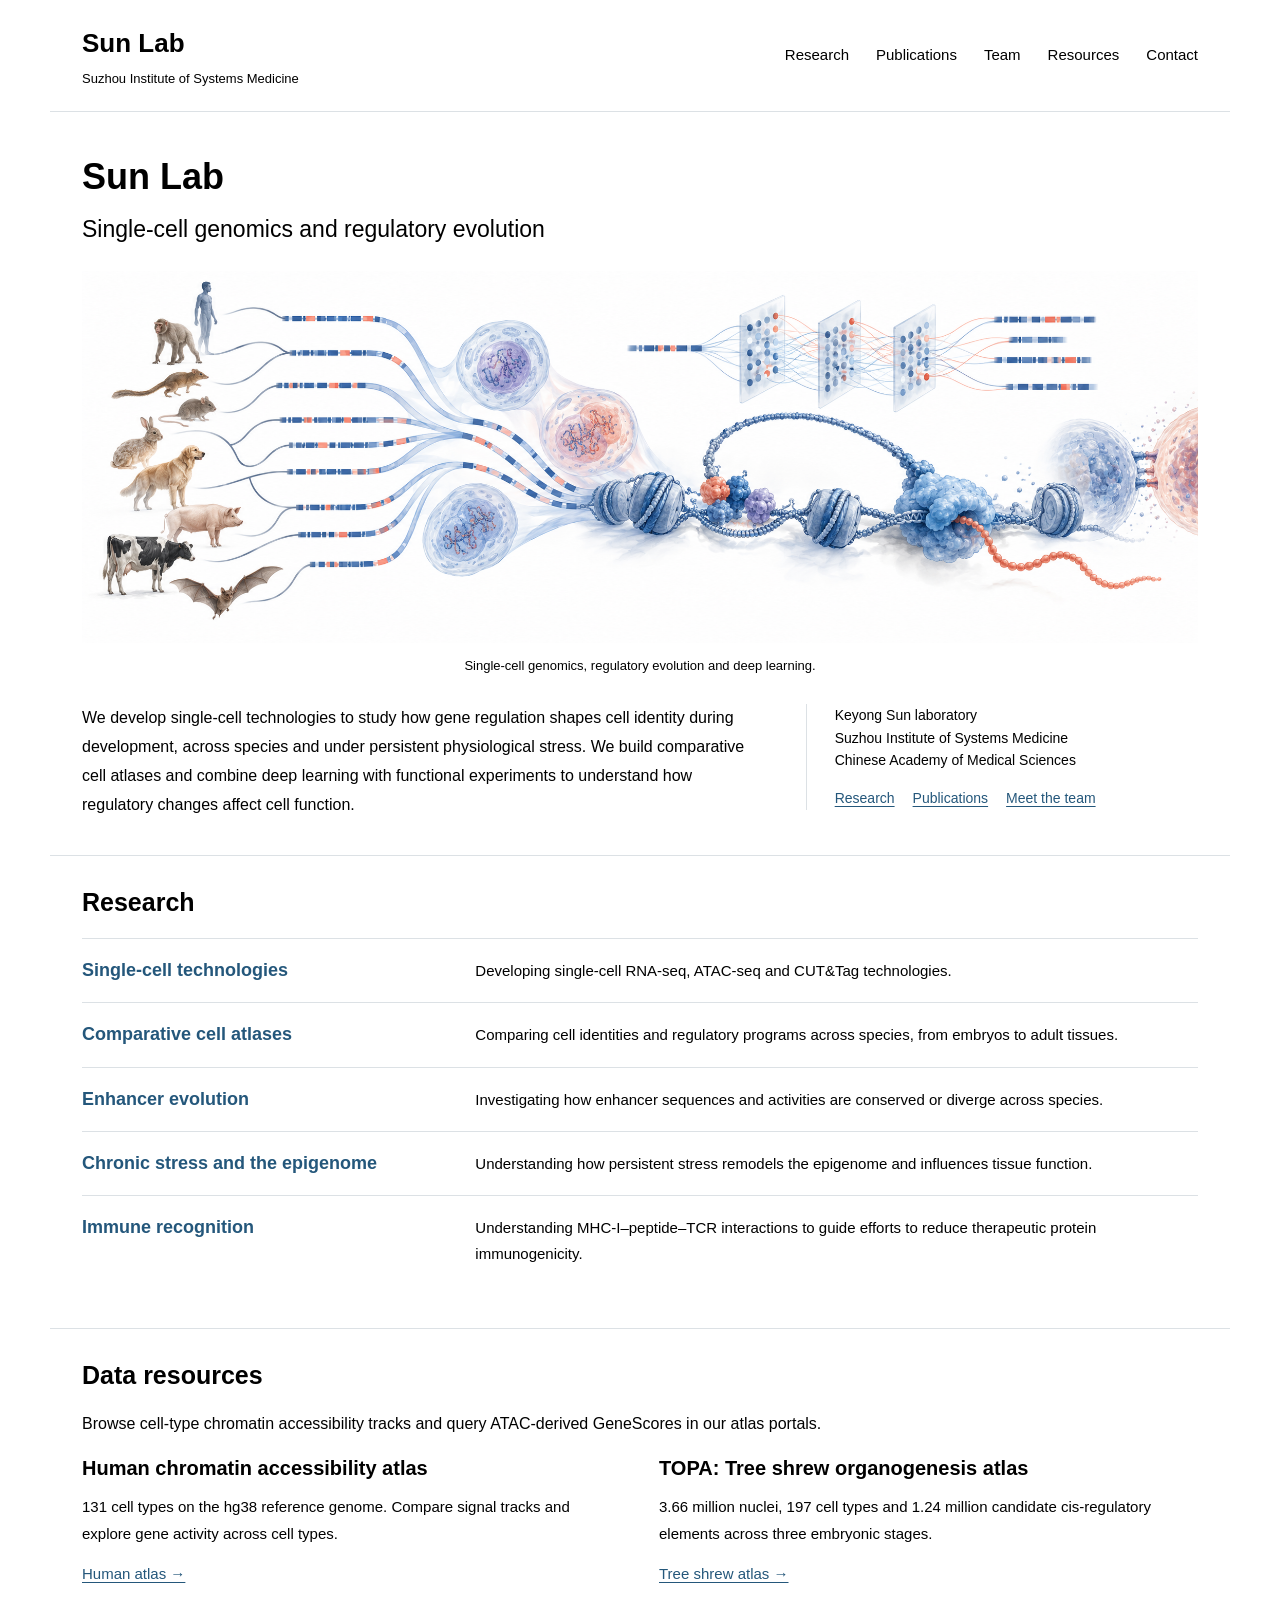
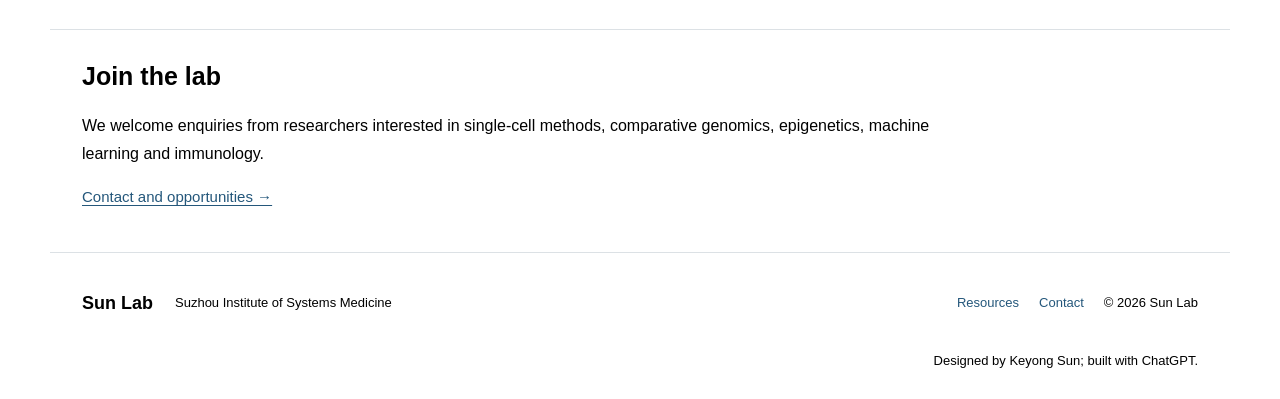
==== commit 4a34dfce: "Redraw the homepage banner around comparative gene regulation" ====
--- a/index.html
+++ b/index.html
@@ -1 +1 @@
-<!doctype html><html lang="en"><head><meta charset="utf-8"><meta name="viewport" content="width=device-width,initial-scale=1"><title>Sun Lab</title><meta name="description" content="Sun Lab develops single-cell technologies and comparative atlases to study enhancer evolution, chronic stress and the molecular basis of immune recognition."><link rel="icon" href="favicon.svg" type="image/svg+xml"><link rel="stylesheet" href="style.css?v=20261023-academic-v2"><link rel="stylesheet" href="academic.css?v=20261023-academic-v2"><link rel="stylesheet" href="research.css?v=20261028-editorial-v2"><link rel="stylesheet" href="home.css?v=20261101-research-banner"></head><body class="lab-site"><header><a class="brand" href="index.html">Sun Lab<small>Suzhou Institute of Systems Medicine</small></a><nav aria-label="Main navigation"><a href="research.html" >Research</a><a href="publications.html" >Publications</a><a href="team.html" >Team</a><a href="resources.html" >Resources</a><a href="contact.html" >Contact</a></nav></header><main><section class="lab-home home-illustrated"><div class="home-heading"><h1>Sun Lab</h1><p class="home-subtitle">Single-cell genomics and regulatory evolution</p></div><figure class="home-banner"><img src="sun-lab-research-banner.png" width="2172" height="724" alt="Conceptual illustration of single-cell genomics, chromatin regulation and evolution across mammalian lineages" fetchpriority="high" decoding="async"></figure><div class="home-overview"><div class="home-summary"><p>We develop single-cell technologies to study how gene regulation shapes cell identity during development, across species and under persistent physiological stress. We build comparative cell atlases and combine deep learning with functional experiments to understand how regulatory changes affect cell function.</p></div><div class="home-information"><p class="home-affiliation">Keyong Sun laboratory<br>Suzhou Institute of Systems Medicine<br>Chinese Academy of Medical Sciences</p><div class="home-links"><a href="research.html">Research</a><a href="publications.html">Publications</a><a href="team.html">Meet the team</a></div></div></div></section><section class="home-section home-research"><h2>Research</h2><ul class="research-overview"><li><h3><a href="research.html#single-cell-methods">Single-cell technologies</a></h3><p>Developing single-cell RNA-seq, ATAC-seq and CUT&amp;Tag technologies.</p></li><li><h3><a href="research.html#comparative-atlases">Comparative cell atlases</a></h3><p>Comparing cell identities and regulatory programs across species, from embryos to adult tissues.</p></li><li><h3><a href="research.html#enhancer-function">Enhancer evolution</a></h3><p>Investigating how enhancer sequences and activities are conserved or diverge across species.</p></li><li><h3><a href="research.html#chronic-stress">Chronic stress and the epigenome</a></h3><p>Understanding how persistent stress remodels the epigenome and influences tissue function.</p></li><li><h3><a href="research.html#immune-recognition">Immune recognition</a></h3><p>Understanding MHC-I–peptide–TCR interactions to guide efforts to reduce therapeutic protein immunogenicity.</p></li></ul></section><section class="home-section"><h2>Data resources</h2><p>Browse cell-type chromatin accessibility tracks and query ATAC-derived GeneScores in our atlas portals.</p><div class="home-resource-list"><article><h3>Human chromatin accessibility atlas</h3><p>131 cell types on the hg38 reference genome. Compare signal tracks and explore gene activity across cell types.</p><a href="https://sunkeyong.github.io/sun-lab-website/human-atlas.html#overview">Human atlas →</a></article><article><h3>TOPA: Tree shrew organogenesis atlas</h3><p>3.66 million nuclei, 197 cell types and 1.24 million candidate cis-regulatory elements across three embryonic stages.</p><a href="https://sunkeyong.github.io/sun-lab-website/tree-shrew-atlas.html#overview">Tree shrew atlas →</a></article></div></section><section class="home-section"><h2>Join the lab</h2><p>We welcome enquiries from researchers interested in single-cell methods, comparative genomics, epigenetics, machine learning and immunology.</p><a class="text-link" href="contact.html">Contact and opportunities →</a></section></main><footer style="flex-wrap:wrap"><a class="brand" href="index.html">Sun Lab</a><p class="">Suzhou Institute of Systems Medicine</p><div><a href="resources.html">Resources</a><a href="contact.html">Contact</a><span>© 2026 Sun Lab</span></div><p class="site-credit" style="flex-basis:100%;margin:0;text-align:right">Designed by Keyong Sun; built with ChatGPT.</p></footer><script src="app.js?v=20261023-academic-v2"></script></body></html>+<!doctype html><html lang="en"><head><meta charset="utf-8"><meta name="viewport" content="width=device-width,initial-scale=1"><title>Sun Lab</title><meta name="description" content="Sun Lab develops single-cell technologies and comparative atlases to study enhancer evolution, chronic stress and the molecular basis of immune recognition."><link rel="icon" href="favicon.svg" type="image/svg+xml"><link rel="stylesheet" href="style.css?v=20261023-academic-v2"><link rel="stylesheet" href="academic.css?v=20261023-academic-v2"><link rel="stylesheet" href="research.css?v=20261028-editorial-v2"><link rel="stylesheet" href="home.css?v=20261101-research-banner"></head><body class="lab-site"><header><a class="brand" href="index.html">Sun Lab<small>Suzhou Institute of Systems Medicine</small></a><nav aria-label="Main navigation"><a href="research.html" >Research</a><a href="publications.html" >Publications</a><a href="team.html" >Team</a><a href="resources.html" >Resources</a><a href="contact.html" >Contact</a></nav></header><main><section class="lab-home home-illustrated"><div class="home-heading"><h1>Sun Lab</h1><p class="home-subtitle">Single-cell genomics and regulatory evolution</p></div><figure class="home-banner"><img src="sun-lab-research-banner-v2.png" width="2172" height="724" alt="Conceptual illustration of shared and species-specific gene regulation across mammalian lineages, with single-cell genomics and deep learning" fetchpriority="high" decoding="async"><figcaption>Single-cell genomics, regulatory evolution and deep learning.</figcaption></figure><div class="home-overview"><div class="home-summary"><p>We develop single-cell technologies to study how gene regulation shapes cell identity during development, across species and under persistent physiological stress. We build comparative cell atlases and combine deep learning with functional experiments to understand how regulatory changes affect cell function.</p></div><div class="home-information"><p class="home-affiliation">Keyong Sun laboratory<br>Suzhou Institute of Systems Medicine<br>Chinese Academy of Medical Sciences</p><div class="home-links"><a href="research.html">Research</a><a href="publications.html">Publications</a><a href="team.html">Meet the team</a></div></div></div></section><section class="home-section home-research"><h2>Research</h2><ul class="research-overview"><li><h3><a href="research.html#single-cell-methods">Single-cell technologies</a></h3><p>Developing single-cell RNA-seq, ATAC-seq and CUT&amp;Tag technologies.</p></li><li><h3><a href="research.html#comparative-atlases">Comparative cell atlases</a></h3><p>Comparing cell identities and regulatory programs across species, from embryos to adult tissues.</p></li><li><h3><a href="research.html#enhancer-function">Enhancer evolution</a></h3><p>Investigating how enhancer sequences and activities are conserved or diverge across species.</p></li><li><h3><a href="research.html#chronic-stress">Chronic stress and the epigenome</a></h3><p>Understanding how persistent stress remodels the epigenome and influences tissue function.</p></li><li><h3><a href="research.html#immune-recognition">Immune recognition</a></h3><p>Understanding MHC-I–peptide–TCR interactions to guide efforts to reduce therapeutic protein immunogenicity.</p></li></ul></section><section class="home-section"><h2>Data resources</h2><p>Browse cell-type chromatin accessibility tracks and query ATAC-derived GeneScores in our atlas portals.</p><div class="home-resource-list"><article><h3>Human chromatin accessibility atlas</h3><p>131 cell types on the hg38 reference genome. Compare signal tracks and explore gene activity across cell types.</p><a href="https://sunkeyong.github.io/sun-lab-website/human-atlas.html#overview">Human atlas →</a></article><article><h3>TOPA: Tree shrew organogenesis atlas</h3><p>3.66 million nuclei, 197 cell types and 1.24 million candidate cis-regulatory elements across three embryonic stages.</p><a href="https://sunkeyong.github.io/sun-lab-website/tree-shrew-atlas.html#overview">Tree shrew atlas →</a></article></div></section><section class="home-section"><h2>Join the lab</h2><p>We welcome enquiries from researchers interested in single-cell methods, comparative genomics, epigenetics, machine learning and immunology.</p><a class="text-link" href="contact.html">Contact and opportunities →</a></section></main><footer style="flex-wrap:wrap"><a class="brand" href="index.html">Sun Lab</a><p class="">Suzhou Institute of Systems Medicine</p><div><a href="resources.html">Resources</a><a href="contact.html">Contact</a><span>© 2026 Sun Lab</span></div><p class="site-credit" style="flex-basis:100%;margin:0;text-align:right">Designed by Keyong Sun; built with ChatGPT.</p></footer><script src="app.js?v=20261023-academic-v2"></script></body></html>
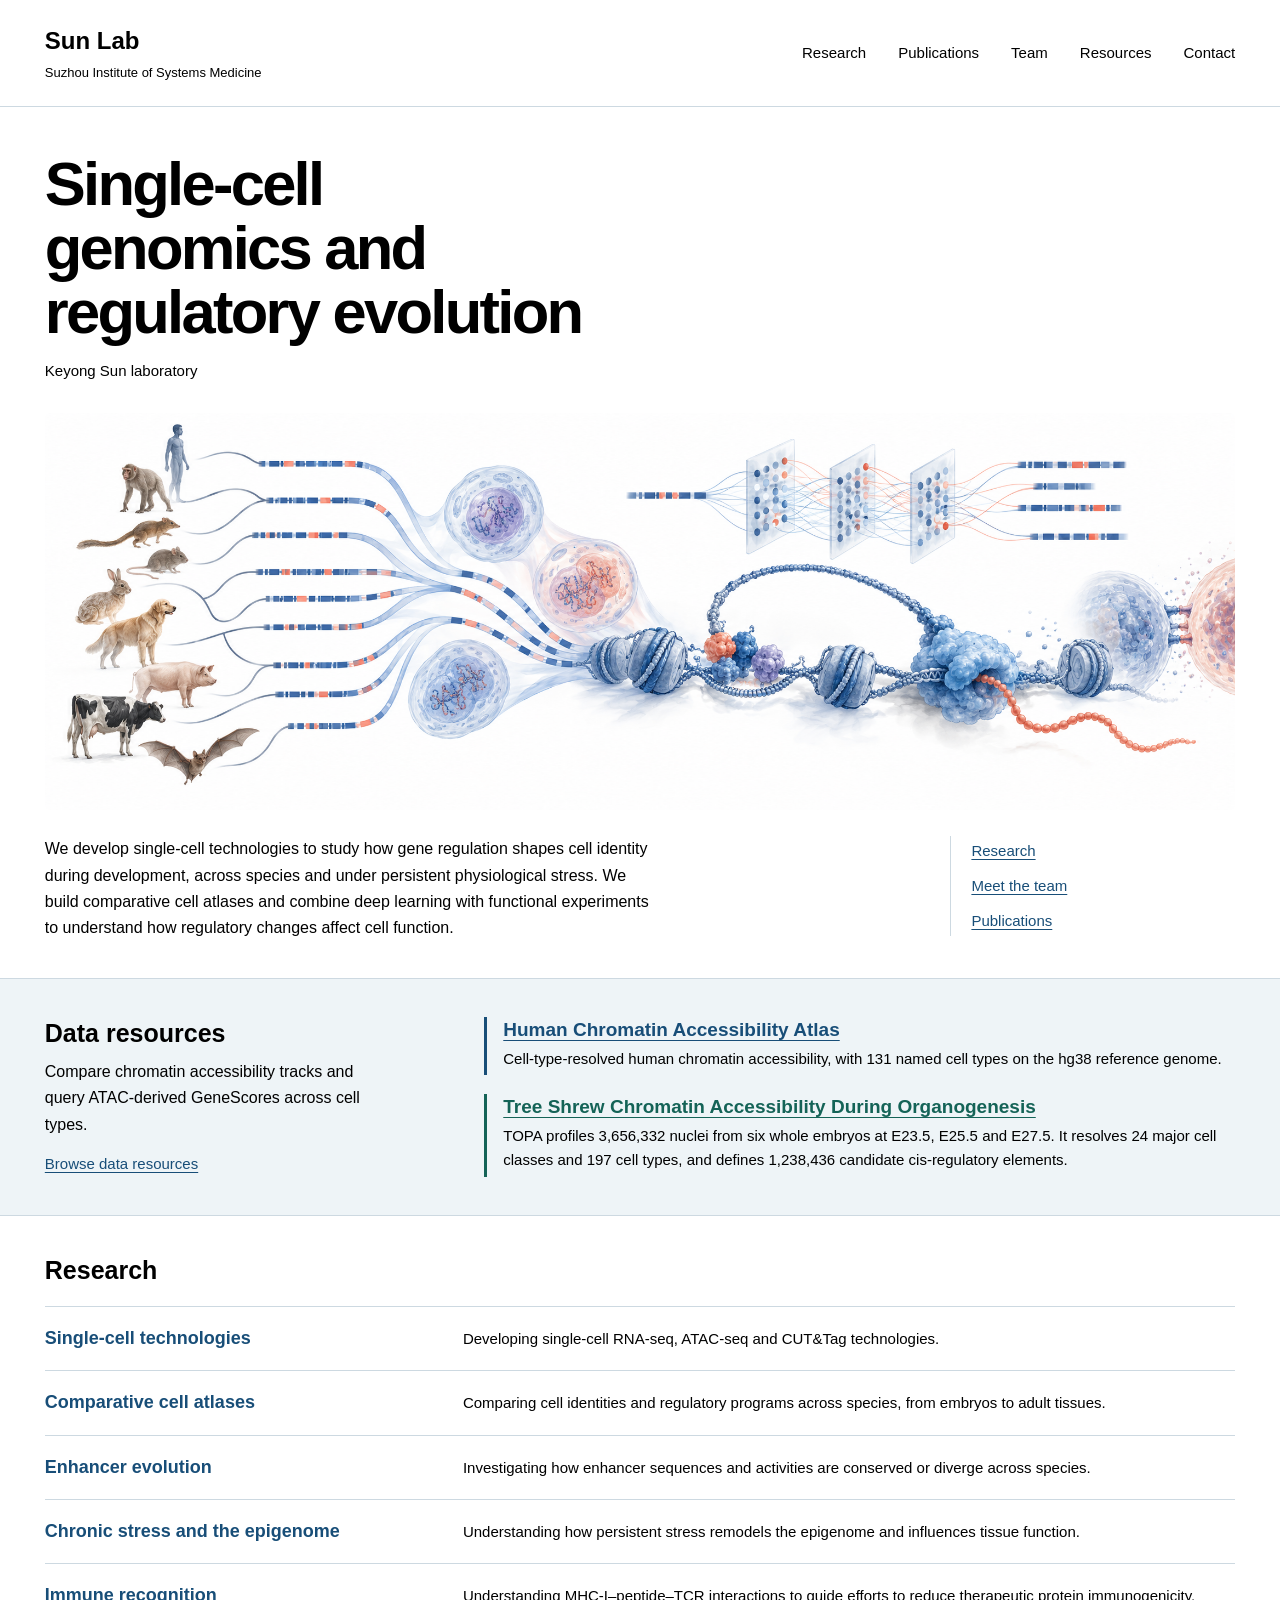
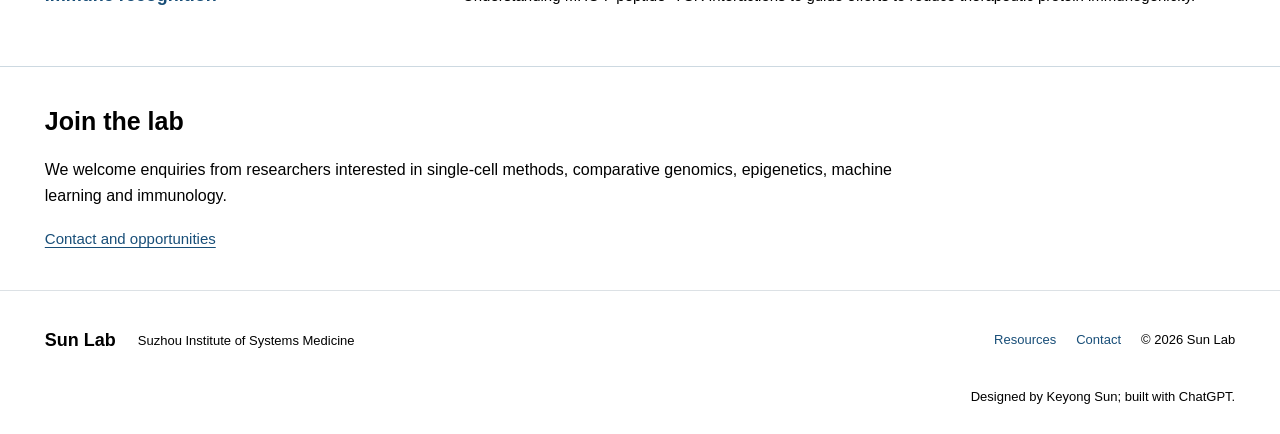
==== commit 47899160: "Unify Sun Lab and atlas interface design" ====
--- a/index.html
+++ b/index.html
@@ -1 +1 @@
-<!doctype html><html lang="en"><head><meta charset="utf-8"><meta name="viewport" content="width=device-width,initial-scale=1"><title>Sun Lab</title><meta name="description" content="Sun Lab develops single-cell technologies and comparative atlases to study enhancer evolution, chronic stress and the molecular basis of immune recognition."><link rel="icon" href="favicon.svg" type="image/svg+xml"><link rel="stylesheet" href="style.css?v=20261023-academic-v2"><link rel="stylesheet" href="academic.css?v=20261023-academic-v2"><link rel="stylesheet" href="research.css?v=20261028-editorial-v2"><link rel="stylesheet" href="home.css?v=20261101-research-banner"></head><body class="lab-site"><header><a class="brand" href="index.html">Sun Lab<small>Suzhou Institute of Systems Medicine</small></a><nav aria-label="Main navigation"><a href="research.html" >Research</a><a href="publications.html" >Publications</a><a href="team.html" >Team</a><a href="resources.html" >Resources</a><a href="contact.html" >Contact</a></nav></header><main><section class="lab-home home-illustrated"><div class="home-heading"><h1>Sun Lab</h1><p class="home-subtitle">Single-cell genomics and regulatory evolution</p></div><figure class="home-banner"><img src="sun-lab-research-banner-v2.png" width="2172" height="724" alt="Conceptual illustration of shared and species-specific gene regulation across mammalian lineages, with single-cell genomics and deep learning" fetchpriority="high" decoding="async"><figcaption>Single-cell genomics, regulatory evolution and deep learning.</figcaption></figure><div class="home-overview"><div class="home-summary"><p>We develop single-cell technologies to study how gene regulation shapes cell identity during development, across species and under persistent physiological stress. We build comparative cell atlases and combine deep learning with functional experiments to understand how regulatory changes affect cell function.</p></div><div class="home-information"><p class="home-affiliation">Keyong Sun laboratory<br>Suzhou Institute of Systems Medicine<br>Chinese Academy of Medical Sciences</p><div class="home-links"><a href="research.html">Research</a><a href="publications.html">Publications</a><a href="team.html">Meet the team</a></div></div></div></section><section class="home-section home-research"><h2>Research</h2><ul class="research-overview"><li><h3><a href="research.html#single-cell-methods">Single-cell technologies</a></h3><p>Developing single-cell RNA-seq, ATAC-seq and CUT&amp;Tag technologies.</p></li><li><h3><a href="research.html#comparative-atlases">Comparative cell atlases</a></h3><p>Comparing cell identities and regulatory programs across species, from embryos to adult tissues.</p></li><li><h3><a href="research.html#enhancer-function">Enhancer evolution</a></h3><p>Investigating how enhancer sequences and activities are conserved or diverge across species.</p></li><li><h3><a href="research.html#chronic-stress">Chronic stress and the epigenome</a></h3><p>Understanding how persistent stress remodels the epigenome and influences tissue function.</p></li><li><h3><a href="research.html#immune-recognition">Immune recognition</a></h3><p>Understanding MHC-I–peptide–TCR interactions to guide efforts to reduce therapeutic protein immunogenicity.</p></li></ul></section><section class="home-section"><h2>Data resources</h2><p>Browse cell-type chromatin accessibility tracks and query ATAC-derived GeneScores in our atlas portals.</p><div class="home-resource-list"><article><h3>Human chromatin accessibility atlas</h3><p>131 cell types on the hg38 reference genome. Compare signal tracks and explore gene activity across cell types.</p><a href="https://sunkeyong.github.io/sun-lab-website/human-atlas.html#overview">Human atlas →</a></article><article><h3>TOPA: Tree shrew organogenesis atlas</h3><p>3.66 million nuclei, 197 cell types and 1.24 million candidate cis-regulatory elements across three embryonic stages.</p><a href="https://sunkeyong.github.io/sun-lab-website/tree-shrew-atlas.html#overview">Tree shrew atlas →</a></article></div></section><section class="home-section"><h2>Join the lab</h2><p>We welcome enquiries from researchers interested in single-cell methods, comparative genomics, epigenetics, machine learning and immunology.</p><a class="text-link" href="contact.html">Contact and opportunities →</a></section></main><footer style="flex-wrap:wrap"><a class="brand" href="index.html">Sun Lab</a><p class="">Suzhou Institute of Systems Medicine</p><div><a href="resources.html">Resources</a><a href="contact.html">Contact</a><span>© 2026 Sun Lab</span></div><p class="site-credit" style="flex-basis:100%;margin:0;text-align:right">Designed by Keyong Sun; built with ChatGPT.</p></footer><script src="app.js?v=20261023-academic-v2"></script></body></html>+<!doctype html><html lang="en"><head><meta charset="utf-8"><meta name="viewport" content="width=device-width,initial-scale=1"><title>Sun Lab</title><meta name="description" content="Sun Lab develops single-cell technologies and comparative atlases to study enhancer evolution, chronic stress and the molecular basis of immune recognition."><link rel="icon" href="favicon.svg" type="image/svg+xml"><link rel="stylesheet" href="style.css?v=20261023-academic-v2"><link rel="stylesheet" href="academic.css?v=20261023-academic-v2"><link rel="stylesheet" href="research.css?v=20261028-editorial-v2"><link rel="stylesheet" href="home.css?v=20261101-research-banner"><link rel="stylesheet" href="sun-lab-design.css?v=20261104"></head><body class="lab-site"><a class="skip-link" href="#main">Skip to content</a><header><a class="brand" href="index.html" aria-current="page">Sun Lab<small>Suzhou Institute of Systems Medicine</small></a><nav aria-label="Main navigation"><a href="research.html" >Research</a><a href="publications.html" >Publications</a><a href="team.html" >Team</a><a href="resources.html" >Resources</a><a href="contact.html" >Contact</a></nav></header><main id="main"><section class="lab-home home-illustrated"><div class="home-heading"><h1>Single-cell genomics and regulatory evolution</h1><p class="home-affiliation">Keyong Sun laboratory</p></div><figure class="home-banner"><img src="sun-lab-research-banner-v2.png" width="2172" height="724" alt="Conceptual illustration of shared and species-specific gene regulation across mammalian lineages, with single-cell genomics and deep learning" fetchpriority="high" decoding="async"></figure><div class="home-overview"><div class="home-summary"><p>We develop single-cell technologies to study how gene regulation shapes cell identity during development, across species and under persistent physiological stress. We build comparative cell atlases and combine deep learning with functional experiments to understand how regulatory changes affect cell function.</p></div><nav class="home-links" aria-label="Explore Sun Lab"><a href="research.html">Research</a><a href="team.html">Meet the team</a><a href="publications.html">Publications</a></nav></div></section><section class="home-section home-data"><div><h2>Data resources</h2><p>Compare chromatin accessibility tracks and query ATAC-derived GeneScores across cell types.</p><a class="text-link" href="resources.html">Browse data resources</a></div><ul><li class="dataset-entry human"><h3><a href="human-atlas.html#overview">Human Chromatin Accessibility Atlas</a></h3><p>Cell-type-resolved human chromatin accessibility, with 131 named cell types on the hg38 reference genome.</p></li><li class="dataset-entry tree-shrew"><h3><a href="tree-shrew-atlas.html#overview">Tree Shrew Chromatin Accessibility During Organogenesis</a></h3><p>TOPA profiles 3,656,332 nuclei from six whole embryos at E23.5, E25.5 and E27.5. It resolves 24 major cell classes and 197 cell types, and defines 1,238,436 candidate cis-regulatory elements.</p></li></ul></section><section class="home-section home-research"><h2>Research</h2><ul class="research-overview"><li><h3><a href="research.html#single-cell-methods">Single-cell technologies</a></h3><p>Developing single-cell RNA-seq, ATAC-seq and CUT&amp;Tag technologies.</p></li><li><h3><a href="research.html#comparative-atlases">Comparative cell atlases</a></h3><p>Comparing cell identities and regulatory programs across species, from embryos to adult tissues.</p></li><li><h3><a href="research.html#enhancer-function">Enhancer evolution</a></h3><p>Investigating how enhancer sequences and activities are conserved or diverge across species.</p></li><li><h3><a href="research.html#chronic-stress">Chronic stress and the epigenome</a></h3><p>Understanding how persistent stress remodels the epigenome and influences tissue function.</p></li><li><h3><a href="research.html#immune-recognition">Immune recognition</a></h3><p>Understanding MHC-I–peptide–TCR interactions to guide efforts to reduce therapeutic protein immunogenicity.</p></li></ul></section><section class="home-section home-contact"><h2>Join the lab</h2><p>We welcome enquiries from researchers interested in single-cell methods, comparative genomics, epigenetics, machine learning and immunology.</p><a class="text-link" href="contact.html">Contact and opportunities</a></section></main><footer style="flex-wrap:wrap"><a class="brand" href="index.html">Sun Lab</a><p class="">Suzhou Institute of Systems Medicine</p><div><a href="resources.html">Resources</a><a href="contact.html">Contact</a><span>© 2026 Sun Lab</span></div><p class="site-credit" style="flex-basis:100%;margin:0;text-align:right">Designed by Keyong Sun; built with ChatGPT.</p></footer><script src="app.js?v=20261023-academic-v2"></script></body></html>
--- a/sun-lab-design.css
+++ b/sun-lab-design.css
@@ -0,0 +1,365 @@
+/* Sun Lab identity shared by the laboratory and both atlas portals. */
+:root {
+  --academic-font: "Avenir Next", "Segoe UI", Arial, sans-serif;
+  --ink: #000;
+  --white: #fff;
+  --line: #cdd9e1;
+  --pale: #eef4f7;
+  --human: #184e78;
+  --tree: #146357;
+  --accent: var(--human);
+  --blue: var(--accent);
+  --gutter: clamp(18px, 3.5vw, 48px);
+}
+.atlas-tree-shrew, .atlas-resource.tree-shrew, .dataset-entry.tree-shrew {
+  --accent: var(--tree);
+}
+body { line-height: 1.6; }
+p { line-height: 1.65; }
+a, .text-link { color: var(--accent); text-underline-offset: .19em; }
+:is(a, button, input, select, summary, [tabindex]):focus-visible {
+  outline: 2px solid var(--accent);
+  outline-offset: 3px;
+}
+.skip-link {
+  position: fixed;
+  z-index: 20;
+  top: 8px;
+  left: var(--gutter);
+  padding: 10px 16px;
+  background: var(--white);
+  color: var(--accent);
+  transform: translateY(-150%);
+}
+.skip-link:focus { transform: none; }
+.button, .primary, .gs-primary {
+  border-color: var(--accent);
+  border-radius: 5px;
+  background: var(--accent);
+  font-weight: 600;
+}
+.button:hover, .primary:hover, .gs-primary:hover {
+  background: var(--accent);
+  text-decoration: underline;
+}
+
+/* Lab pages */
+.lab-site :is(header, main, footer) { max-width: 1280px; }
+.lab-site :is(header, footer, .page-head, .section, .home-section, .lab-home.home-illustrated) {
+  padding-inline: var(--gutter);
+}
+.lab-site header {
+  min-height: 84px;
+  border-color: var(--line);
+}
+.lab-site header .brand { font-size: 24px; font-weight: 700; }
+.lab-site header .brand small { font-size: 13px; }
+.lab-site header nav { gap: clamp(16px, 2.6vw, 32px); }
+.lab-site header nav a { font-weight: 500; }
+.lab-site nav a[aria-current="page"] { color: var(--accent); }
+.lab-site nav a[aria-current="page"]::after { background: var(--accent); }
+.lab-site .page-head, .lab-site .page-head:has(+ .resources-content) {
+  padding-top: clamp(30px, 4.6vw, 64px);
+  padding-bottom: 16px;
+}
+.lab-site .page-head h1 { font-size: clamp(34px, 4.1vw, 53px); line-height: 1.12; }
+.lab-site .lead { max-width: 68ch; }
+.lab-site .lab-home.home-illustrated { padding-top: clamp(26px, 3.5vw, 52px); }
+.lab-site .home-heading h1 {
+  max-width: 19ch;
+  margin: 0;
+  font-size: clamp(35px, 4.8vw, 67px);
+  line-height: 1.04;
+  letter-spacing: -.044em;
+  text-wrap: balance;
+}
+.home-illustrated .home-heading .home-affiliation {
+  margin: 15px 0 0;
+  font-size: 15px;
+}
+.lab-home.home-illustrated figure.home-banner {
+  margin: clamp(20px, 2.4vw, 34px) 0 26px;
+}
+.home-illustrated .home-banner img {
+  border-radius: 6px;
+}
+.home-illustrated .home-overview {
+  grid-template-columns: minmax(0, 3fr) minmax(175px, 1fr);
+  gap: clamp(18px, 4vw, 56px);
+}
+.home-illustrated .home-summary p {
+  max-width: 68ch;
+  font-size: clamp(16px, 1.25vw, 19px);
+  line-height: 1.65;
+}
+.lab-site nav.home-links {
+  display: flex;
+  flex-direction: column;
+  align-items: flex-start;
+  gap: 5px;
+  margin: 0;
+  padding-left: 20px;
+  border-left: 1px solid var(--line);
+}
+.lab-site nav.home-links a { color: var(--accent); padding: 3px 0; }
+.lab-site .home-section {
+  padding-block: clamp(24px, 3vw, 44px);
+  border-color: var(--line);
+}
+.lab-site .home-data {
+  display: grid;
+  grid-template-columns: minmax(180px, 1fr) minmax(0, 2fr);
+  gap: clamp(22px, 5vw, 74px);
+  background: var(--pale);
+}
+.home-data h2 { margin-bottom: 8px; }
+.home-data > div p { max-width: 37ch; margin: 0 0 13px; }
+.home-data ul { display: grid; gap: 19px; list-style: none; margin: 0; padding: 0; }
+.dataset-entry { border-left: 3px solid var(--accent); padding: 0 0 0 16px; }
+.lab-site .dataset-entry h3 { margin: 0 0 4px; font-size: 19px; line-height: 1.35; }
+.dataset-entry a { color: var(--accent); text-decoration: underline; }
+.dataset-entry p { margin: 0; font-size: 15px; }
+.lab-site .research-direction { border-color: var(--line); padding-block: 27px; }
+.lab-site .research-direction p { max-width: 68ch; }
+.lab-site .research-overview li { border-color: var(--line); }
+.lab-site .research-overview a { color: var(--accent); }
+.lab-site .location { margin: 0 0 8px; font-size: 14px; }
+.lab-site .member-portrait img { border-radius: 4px; }
+
+.lab-site .resources-content { padding-top: 0; }
+.lab-site .resource-intro { margin-bottom: 28px; }
+.atlas-resource-list { display: grid; gap: 24px; }
+.lab-site .atlas-resource-list .atlas-resource {
+  display: grid;
+  grid-template-columns: 64px minmax(0, 1fr) minmax(165px, .37fr);
+  gap: clamp(18px, 3vw, 42px);
+  align-items: start;
+  padding: clamp(20px, 3vw, 38px);
+  border: 0;
+  border-inline-start: 4px solid var(--accent);
+  border-radius: 0 8px 8px 0;
+  background: var(--pale);
+}
+.atlas-resource-list .species-icon { width: 62px; height: 62px; }
+.lab-site .resource-info h2 {
+  min-height: 0;
+  margin: 0 0 10px;
+  max-width: none;
+  font-size: clamp(22px, 2.45vw, 31px);
+  line-height: 1.2;
+}
+.resource-info > p { margin: 0 0 18px; max-width: 64ch; }
+.lab-site .resource-info .resource-actions { gap: 10px 18px; }
+.lab-site .resource-info .resource-actions .button {
+  background: var(--accent);
+  border-color: var(--accent);
+  font-size: 14px;
+  font-weight: 600;
+  padding: 8px 13px;
+}
+.resource-metadata {
+  display: grid;
+  gap: 9px;
+  margin: 0;
+  padding-left: 18px;
+  border-left: 1px solid var(--line);
+}
+.resource-metadata > div { display: flex; flex-direction: column-reverse; }
+.resource-metadata dt { font-size: 13px; }
+.resource-metadata dd { margin: 0; color: var(--accent); font-size: 20px; font-weight: 600; }
+
+/* Atlas identity, section navigation and figure overview */
+.atlas-site :is(header, main, footer) { max-width: 1510px; }
+.atlas-site header.atlas-header {
+  display: block;
+  min-height: 0;
+  padding: 0 var(--gutter);
+  border-color: var(--line);
+}
+.atlas-site main { padding-inline: var(--gutter); }
+.atlas-topline {
+  display: flex;
+  justify-content: space-between;
+  align-items: center;
+  flex-wrap: wrap;
+  gap: 6px 20px;
+  padding-block: 12px;
+  border-bottom: 1px solid var(--line);
+}
+.atlas-breadcrumb { display: flex; align-items: center; gap: 15px; }
+.atlas-site .atlas-breadcrumb .brand {
+  font-size: 18px;
+  font-weight: 700;
+  line-height: 1.3;
+}
+.atlas-breadcrumb > a + a { border-left: 1px solid var(--line); padding-left: 15px; }
+.atlas-topline a { color: var(--accent); font-size: 14px; }
+.atlas-switch { text-decoration: underline; }
+.atlas-site .project-heading {
+  display: block;
+  padding: 24px 0 15px;
+  border: 0;
+}
+.atlas-site .project-heading h1 {
+  margin: 0 0 6px;
+  font-size: clamp(25px, 3.2vw, 44px);
+  line-height: 1.12;
+  letter-spacing: -.035em;
+}
+.atlas-identity {
+  display: flex;
+  flex-wrap: wrap;
+  align-items: baseline;
+  gap: 2px 18px;
+  margin: 0;
+  font-size: 14px;
+}
+.atlas-site .atlas-header nav {
+  display: flex;
+  flex-wrap: wrap;
+  gap: 0 clamp(16px, 3vw, 40px);
+  margin: 0;
+  height: auto;
+  padding: 0;
+}
+.atlas-site .atlas-header nav a {
+  padding: 9px 0 12px;
+  font-weight: 500;
+  line-height: 1.25;
+}
+.atlas-site .atlas-header nav a.active { color: var(--accent); font-weight: 650; }
+.atlas-site .atlas-header nav a.active::after {
+  bottom: 0;
+  height: 3px;
+  background: var(--accent);
+}
+.atlas-site .content-panel { padding-top: clamp(23px, 3vw, 40px); }
+.atlas-site .atlas-overview-intro h2 {
+  max-width: 32ch;
+  margin: 0 0 10px;
+  font-size: clamp(25px, 3vw, 37px);
+  line-height: 1.16;
+  letter-spacing: -.023em;
+}
+.atlas-overview-intro p { max-width: 65ch; margin: 0 0 18px; }
+.atlas-entry-actions { display: flex; flex-wrap: wrap; gap: 10px 20px; align-items: center; }
+.atlas-entry-actions a { color: var(--accent); font-size: 15px; text-decoration: underline; }
+.atlas-site .human-overview:not([hidden]) {
+  display: grid;
+  grid-template-columns: minmax(0, .9fr) minmax(0, 1.1fr);
+  gap: clamp(25px, 4vw, 62px);
+  align-items: start;
+}
+.atlas-site .human-overview .atlas-overview-figure {
+  margin: 0;
+  padding: 0;
+  border: 0;
+  background: white;
+  min-width: 0;
+}
+.atlas-site .human-overview .atlas-overview-figure img { width: 100%; }
+.atlas-site .topa-stats {
+  padding: clamp(16px, 2.5vw, 32px);
+  background: var(--pale);
+  border: 0;
+  border-radius: 7px;
+}
+.atlas-site .topa-stats strong {
+  color: var(--accent);
+  font-size: clamp(25px, 3vw, 39px);
+  font-variant-numeric: tabular-nums;
+}
+.atlas-site .topa-study small { text-transform: none; }
+.atlas-site .topa-landscapes { border-top: 1px solid var(--line); padding-top: 24px; }
+.atlas-site .topa-landscapes figcaption { max-width: 62ch; }
+
+/* Data tools: prioritize locus, chart, and downloads. */
+.atlas-site .workspace {
+  grid-template-columns: minmax(215px, 282px) minmax(0, 1fr);
+  align-items: start;
+  min-height: 0;
+  margin-top: 20px;
+  border: 1px solid var(--line);
+  border-radius: 7px;
+}
+.atlas-site .sidebar {
+  border: 0;
+  border-right: 1px solid var(--line);
+  background: var(--pale);
+  padding: 17px;
+}
+.atlas-site #track-list { max-height: min(45vh, 440px); }
+#track-picker-toggle { display: none; }
+.atlas-site .track-item { padding: 7px 8px; }
+.atlas-site .track-item input { accent-color: var(--accent); }
+.atlas-site .track-info strong { line-height: 1.4; }
+.atlas-site .browser-area { min-width: 0; padding: 18px 18px 0; }
+.atlas-site .browser-heading h2 { margin: 0; font-size: 24px; }
+.atlas-site .locus-form button { background: var(--accent); border-color: var(--accent); }
+.atlas-site .browser-tools { flex-wrap: wrap; }
+.atlas-site .browser-tools > div { flex-wrap: wrap; }
+.atlas-site #current-region { overflow-wrap: anywhere; }
+.atlas-site .gs-panel { padding-top: 24px; }
+.atlas-site .gs-search-card { background: var(--pale); border-color: var(--line); }
+.atlas-site .gs-result-heading .eyebrow, .atlas-site .gs-summary-card .eyebrow { text-transform: none; }
+.atlas-site .gs-chart-scroll, .atlas-site .track-download-scroll { overscroll-behavior-inline: contain; }
+.atlas-site :is(.data-table, .full-track-downloads) a { color: var(--accent); }
+.atlas-site .full-track-downloads { scroll-margin-top: 14px; }
+
+@media (max-width: 820px) {
+  .lab-site header { min-height: 0; flex-wrap: wrap; gap: 7px 24px; }
+  .lab-site header nav { width: auto; flex-wrap: wrap; margin: 0; }
+  .lab-site header nav a { padding: 6px 0; }
+  .lab-site .atlas-resource-list .atlas-resource { grid-template-columns: 45px minmax(0, 1fr); }
+  .atlas-resource-list .species-icon { width: 45px; height: 45px; }
+  .resource-metadata {
+    grid-column: 2;
+    grid-template-columns: repeat(auto-fit, minmax(min(100%, 110px), 1fr));
+    padding: 10px 0 0;
+    border: 0;
+    border-top: 1px solid var(--line);
+  }
+  .atlas-site .human-overview:not([hidden]) { grid-template-columns: 1fr; }
+}
+@media (max-width: 740px) {
+  .home-illustrated .home-overview, .lab-site .home-data { grid-template-columns: 1fr; }
+  .lab-site nav.home-links {
+    flex-direction: row;
+    flex-wrap: wrap;
+    gap: 8px 18px;
+    width: auto;
+    padding: 0;
+    border: 0;
+  }
+  .lab-site .section { padding-bottom: 32px; }
+  .atlas-site .project-heading { padding-top: 16px; }
+  .atlas-site .atlas-header nav { width: 100%; }
+  .atlas-site .atlas-header nav a { font-size: 14px; }
+  .atlas-site .workspace { grid-template-columns: 1fr; margin-top: 14px; }
+  .atlas-site .sidebar { border-right: 0; border-bottom: 1px solid var(--line); }
+  #track-picker-toggle {
+    display: block;
+    justify-self: stretch;
+    padding: 10px;
+    border: 0;
+    border-bottom: 1px solid var(--line);
+    border-radius: 6px 6px 0 0;
+    color: var(--accent);
+    background: var(--pale);
+    font-size: 15px;
+    font-weight: 600;
+  }
+  #track-picker-toggle[aria-expanded="false"] + #track-picker { display: none; }
+  .atlas-site #track-list { max-height: 190px; }
+  .atlas-site .browser-area { padding-inline: 10px; }
+  .atlas-site .atlas-overview-intro h2 { font-size: 25px; }
+  .atlas-site .topa-stats { gap: 15px; }
+}
+@media (max-width: 430px) {
+  .lab-site .atlas-resource-list .atlas-resource { grid-template-columns: 1fr; gap: 12px; }
+  .resource-metadata { grid-column: auto; }
+  .atlas-site .atlas-header nav { column-gap: 12px; }
+}
+@media (prefers-reduced-motion: reduce) {
+  html { scroll-behavior: auto; }
+}
